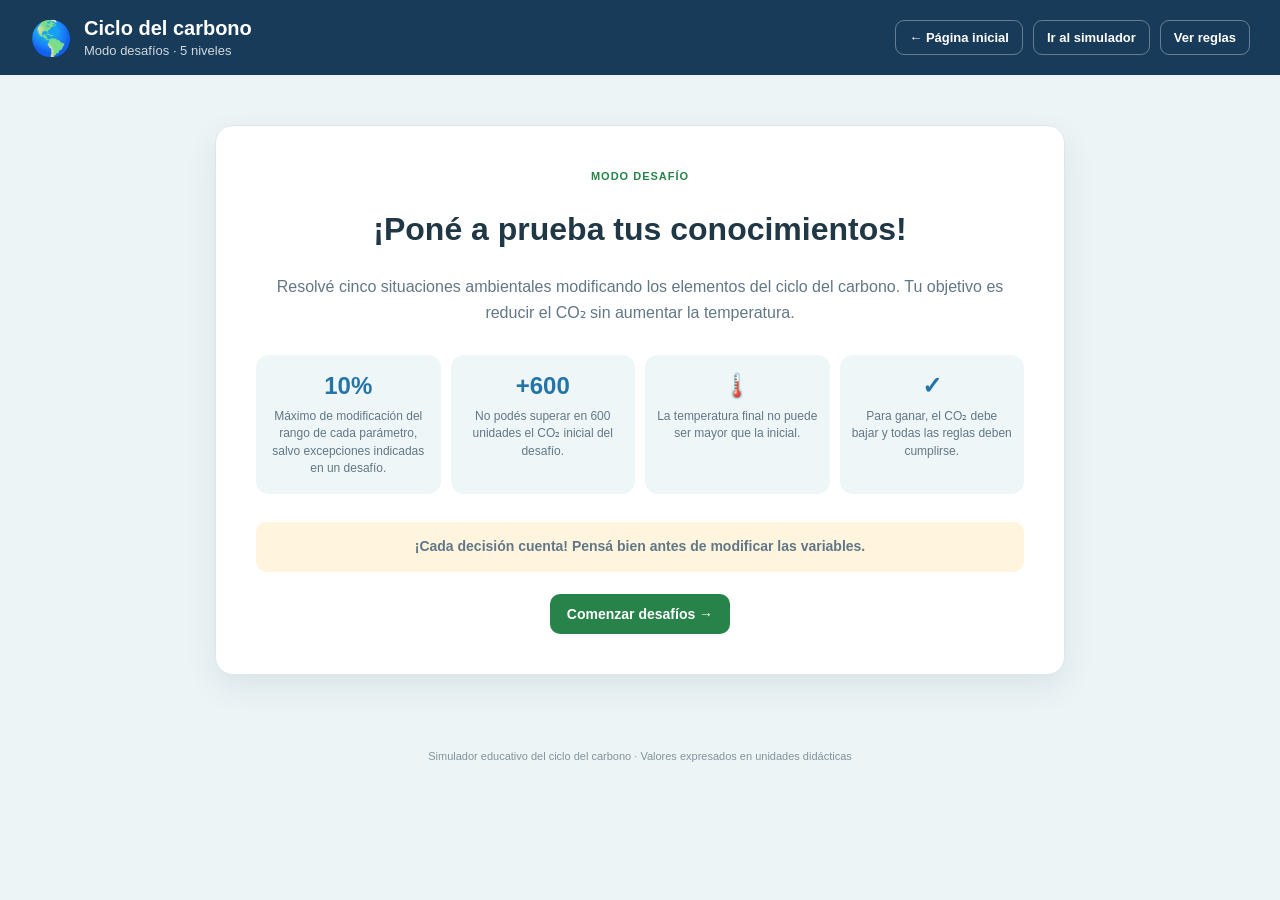
==== desafios.html @ 229a22ad "Add files via upload" ====
<!DOCTYPE html>
<html lang="es">
<head>
  <meta charset="UTF-8">
  <meta name="viewport" content="width=device-width, initial-scale=1.0">
  <title>Ciclo del Carbono | Modo desafíos</title>
  <link rel="stylesheet" href="./CSS.styles/desafios.css">
  <script src="./java/desafios.js" defer></script>
</head>
<body>

<header class="topbar">
  <div class="brand">
    <span class="brand-icon">🌎</span>
    <div>
      <h1>Ciclo del carbono</h1>
      <p>Modo desafíos · 5 niveles</p>
    </div>
  </div>

  
  <nav class="navigation">
    <a href="index.html">← Página inicial</a>
    <a href="simulacion.html">Ir al simulador</a>

    <button id="openRules" class="nav-rules-btn">
      Ver reglas
    </button>
</nav>

</header>

<main class="page-wrap">

  <!-- PANTALLA INICIAL -->
  <section id="introScreen" class="intro-card">
    <div class="eyebrow">MODO DESAFÍO</div>

    <h2>¡Poné a prueba tus conocimientos!</h2>

    <p>
      Resolvé cinco situaciones ambientales modificando
      los elementos del ciclo del carbono.
      Tu objetivo es reducir el CO₂ sin aumentar
      la temperatura.
    </p>

    <div class="rules-grid">
      <article>
        <strong>10%</strong>
        <span>
          Máximo de modificación del rango de cada
          parámetro, salvo excepciones indicadas
          en un desafío.
        </span>
      </article>

      <article>
        <strong>+600</strong>
        <span>
          No podés superar en 600 unidades
          el CO₂ inicial del desafío.
        </span>
      </article>

      <article>
        <strong>🌡️</strong>
        <span>
          La temperatura final no puede ser
          mayor que la inicial.
        </span>
      </article>

      <article>
        <strong>✓</strong>
        <span>
          Para ganar, el CO₂ debe bajar y
          todas las reglas deben cumplirse.
        </span>
      </article>
    </div>

    <p class="challenges-warning">
      ¡Cada decisión cuenta! Pensá bien antes
      de modificar las variables.
    </p>

    <button id="beginGame" class="btn btn-primary">
      Comenzar desafíos →
    </button>
  </section>

  <!-- PANTALLA DE JUEGO -->
  <section id="gameScreen" class="hidden">

    <section class="challenge-heading panel">

      <div class="heading-top">
        <span id="challengeNumber" class="eyebrow">
          DESAFÍO 1 DE 5
        </span>

        <span id="difficulty" class="difficulty">
          Fácil
        </span>
      </div>

      <h2 id="challengeTitle">
        Una ciudad en expansión
      </h2>

      <p id="challengeSituation"></p>

      <div id="specialRule"
           class="special-rule hidden"></div>

      <div class="progress-track">
        <div id="progressBar"
             class="progress-fill"></div>
      </div>

    </section>

    <div class="game-layout">

      <!-- VARIABLES -->
      <section class="panel controls-panel">

        <div class="section-title">
          <div>
            <span class="eyebrow">TUS DECISIONES</span>
            <h3>Modificá las variables</h3>
          </div>

          <button id="resetChallenge"
                  class="btn btn-light btn-small">
            ↺ Reiniciar
          </button>
        </div>

        <p class="muted">
          Mové las barras para modificar el ambiente.
          Los límites indican los valores permitidos.
        </p>

        <!-- BOTÓN ARRIBA -->
        <button id="checkChallenge"
                class="btn btn-primary check-top">
          Comprobar desafío
        </button>

        <!-- ADVERTENCIAS -->
        <div id="ruleAlert"
             class="rule-alert hidden"
             role="alert"
             aria-live="assertive">
        </div>

        <!-- CONTROLES GENERADOS POR JAVASCRIPT -->
        <div id="controls" class="controls-list"></div>

      </section>

      <!-- PAISAJE -->
      <section class="right-column">

        <section class="panel environment-panel">

          <div class="section-title">
            <div>
              <span class="eyebrow">
                ESTADO DEL AMBIENTE
              </span>
              <h3>Equilibrio del ecosistema</h3>
            </div>

            <span class="live-dot">En vivo</span>
          </div>

          <div class="sky challenge-scene"
               id="challengeScene">

            <div class="cloud cloud1">☁️</div>
            <div class="cloud cloud2">☁️</div>

            <!-- ATMÓSFERA -->
            <div class="atmosphere-label">
              <span>ATMÓSFERA</span>

              <strong id="sceneAtmosphereCO2">
                2000
              </strong>

              <small>unidades de CO₂</small>

              <div id="sceneCO2Status"
                   class="co2-status">
                Nivel inicial
              </div>
            </div>

            <!-- FÁBRICA -->
            <button class="scene-item factory"
                    data-info="factory">
              <img src="./Imagenes/Fabrica.png"
                   alt="Fábrica" width="150">
              <span>Fábricas</span>
            </button>

            <!-- CARRETERA Y AUTOS -->
            <div class="road">
              <div class="road-line"></div>

              <button class="scene-item car"
                      data-info="car">
                <img src="./Imagenes/Auto1.png"
                     alt="Auto" width="95">
              </button>

              <button class="scene-item car car2"
                      data-info="car">
                <img src="./Imagenes/Auto2.png"
                     alt="Auto" width="95">
              </button>
            </div>

            <!-- BOSQUE -->
            <button class="scene-item forest"
                    data-info="tree">
              <div class="trees">
                <img src="./Imagenes/Bosque.png"
                     alt="Bosque" width="140">
              </div>
              <span>Bosque</span>
            </button>

            <!-- VIVIENDAS -->
            <button class="scene-item housing"
                    data-info="housing">
              <img src="./Imagenes/Vivienda.png"
                   alt="Viviendas" width="120">
              <span>Viviendas</span>
            </button>

            <!-- ENERGÍA -->
            <button class="scene-item energy"
                    data-info="energy">
              <span class="power-plant">
                <img src="./Imagenes/Energía.png"
                     alt="Energía fósil" width="150">
              </span>
              <span>Energía fósil</span>
            </button>

            <!-- DEFORESTACIÓN -->
            <button class="scene-item deforestation"
                    data-info="deforestation">
              <span class="deforestation-logs">
                <img src="./Imagenes/Deforestacion.png"
                     alt="Deforestación" width="140">
              </span>
              <span>Deforestación</span>
            </button>

            <!-- INCENDIOS -->
            <button class="scene-item fire"
                    data-info="fire">
              <span class="fire-emoji">
                <img src="./Imagenes/Incendios.png"
                     alt="Incendios" width="120">
              </span>
              <span>Incendios</span>
            </button>

            <!-- GANADO -->
            <button class="scene-item cattle"
                    data-info="cattle">
              <img src="./Imagenes/Ganado.png"
                   alt="Ganado" width="65">
              <span>Ganado</span>
            </button>

            <!-- PLAYA -->
            <div class="beach">

              <div class="sand"></div>

              <button class="scene-item dead-whale-beach"
                      data-info="whaleBeach">
                <span class="decomposition-whale">
                  <img src="./Imagenes/Materia playa.png"
                       alt="Materia en descomposición"
                       width="100">
                </span>
                <span>Materia en descomposición</span>
              </button>

              <!-- HUMEDAL -->
              <button class="scene-item wetland"
                      id="challengeWetland"
                      data-info="wetland">
                <img src="./Imagenes/Humedal.png"
                     alt="Humedal"
                     class="custom-landscape-image">
                <span class="image-caption">
                  Humedales / turberas
                </span>
              </button>

              <!-- GLACIAR -->
              <button class="scene-item polar-ice"
                      id="challengePolarIce"
                      data-info="glacier">
                <img src="./Imagenes/Glaciar.png"
                     alt="Glaciar"
                     class="custom-landscape-image">
                <span class="image-caption">
                  Glaciar
                </span>
              </button>

              <!-- OCÉANO -->
              <div class="ocean">

                <button class="scene-item dead-whale-sea"
                        data-info="whaleSea">
                  <span class="decomposition-whale">
                    <img src="./Imagenes/Materia mar.png"
                         alt="Materia en el mar"
                         width="100">
                  </span>
                  <span>Materia en descomposición</span>
                </button>

                <button class="scene-item algae"
                        data-info="algae">
                  <img src="./Imagenes/Algas.png"
                       alt="Algas" width="60">
                  <span>Algas</span>
                </button>

                <button class="scene-item coral"
                        data-info="coral">
                  <img src="./Imagenes/Corales.png"
                       alt="Corales" width="80">
                  <span>Corales</span>
                </button>

                <button class="scene-item snails"
                        data-info="snail">
                  <img src="./Imagenes/Caracoles.png"
                       alt="Caracoles" width="80">
                  <span>Caracoles</span>
                </button>

                <!-- NIVEL DEL MAR -->
                <div class="sea-level">
                  <span>Nivel del mar</span>
                  <strong id="challengeSeaLevel">
                    0,0 cm
                  </strong>
                  <small>modelo didáctico</small>
                </div>

                <!-- VARIABLES DEL OCÉANO -->
                <div class="ocean-stats">

                  <div>
                    <span>CO₂ disuelto</span>
                    <strong id="challengeDissolvedCO2">
                      0
                    </strong>
                  </div>

                  <div id="challengeOceanPHCard">
                    <span>pH</span>
                    <strong id="challengeOceanPH">
                      8.2
                    </strong>
                  </div>

                  <div>
                    <span>O₂</span>
                    <strong id="challengeOceanOxygen">
                      21%
                    </strong>
                  </div>

                </div>

              </div>
            </div>
          </div>

          <!-- INDICADORES -->
          <div class="metrics-grid">

            <article class="metric metric-co2">
              <span>CO₂ atmosférico</span>
              <strong id="co2Value">2000</strong>
              <small>unidades</small>
            </article>

            <article class="metric">
              <span>Temperatura</span>
              <strong id="temperatureValue">
                +0,50 °C
              </strong>
              <small>variación del modelo</small>
            </article>

            <article class="metric">
              <span>CO₂ emitido</span>
              <strong id="emittedValue">0</strong>
              <small>unidades</small>
            </article>

            <article class="metric">
              <span>CO₂ absorbido</span>
              <strong id="absorbedValue">0</strong>
              <small>unidades</small>
            </article>

          </div>

          <div id="statusMessage"
               class="status-message"
               aria-live="polite">
            Ajustá las variables para mejorar el equilibrio.
          </div>

        </section>
      </section>
    </div>
  </section>

  <!-- RESULTADO -->
  <section id="resultScreen"
           class="result-card hidden"
           aria-live="polite">

    <div id="resultIcon" class="result-icon">✓</div>

    <div class="eyebrow">
      RESULTADO DEL DESAFÍO
    </div>

    <h2 id="resultTitle">
      ¡Desafío superado!
    </h2>

    <p id="resultText"></p>

    <div class="result-stats">
      <span>
        CO₂ final
        <strong id="resultCO2">0</strong>
      </span>

      <span>
        Temperatura final
        <strong id="resultTemperature">0</strong>
      </span>
    </div>

    <!-- SOLUCIONES SOLO DESPUÉS DE PERDER -->
    <section id="failureSolutions"
             class="failure-solutions hidden">

      <h3>Probá las cuatro soluciones</h3>

      <p>
        Elegí una alternativa para conocer
        sus modificaciones y observar cómo cambia
        el paisaje.
      </p>

      <div id="solutionChoices"
           class="solution-choices"></div>

      <div id="solutionDetail"
           class="solution-detail"
           aria-live="polite">
        Seleccioná una solución.
      </div>

      <div id="previewSceneHost"
           class="preview-scene-host"></div>

    </section>

    <div class="result-actions">
      <button id="retryButton" class="btn btn-light">
        Reintentar
      </button>

      <button id="continueButton"
              class="btn btn-primary">
        Siguiente desafío →
      </button>
    </div>

  </section>

  <!-- FINAL -->
  <section id="finalScreen"
           class="result-card hidden">

    <div class="result-icon">🏆</div>

    <div class="eyebrow">MISIÓN CUMPLIDA</div>

    <h2>¡Completaste los cinco desafíos!</h2>

    <p>
      Demostraste cómo las decisiones sobre
      la industria, el transporte y los
      ecosistemas pueden modificar el equilibrio
      del ciclo del carbono.
    </p>

    <div class="result-actions">
      <button id="playAgain" class="btn btn-primary">
        Volver a jugar
      </button>

      <a href="index.html" class="btn btn-light">
        Página inicial
      </a>

      <a href="simulacion.html" class="btn btn-light">
        Simulador
      </a>
    </div>
  </section>

</main>

<!-- VENTANA DE REGLAS -->
<div id="rulesModal" class="rules-modal hidden">

  <div class="rules-modal-content"
       role="dialog"
       aria-modal="true"
       aria-labelledby="rulesModalTitle">

    <h2 id="rulesModalTitle">Reglas de los desafíos</h2>

     <p>
      Resolvé cinco situaciones ambientales modificando
      los elementos del ciclo del carbono.
      Tu objetivo es reducir el CO₂ sin aumentar
      la temperatura.
    </p>

    <div class="rules-grid">
      <article>
        <strong>10%</strong>
        <span>
          Máximo de modificación del rango de cada
          parámetro, salvo excepciones indicadas
          en un desafío.
        </span>
      </article>

      <article>
        <strong>+600</strong>
        <span>
          No podés superar en 600 unidades
          el CO₂ inicial del desafío.
        </span>
      </article>

      <article>
        <strong>🌡️</strong>
        <span>
          La temperatura final no puede ser
          mayor que la inicial.
        </span>
      </article>

      <article>
        <strong>✓</strong>
        <span>
          Para ganar, el CO₂ debe bajar y
          todas las reglas deben cumplirse.
        </span>
      </article>
    </div>

    <p class="challenges-warning">
      ¡Cada decisión cuenta! Pensá bien antes
      de modificar las variables.
    </p>

    <button id="closeRules" class="btn btn-primary">
      Cerrar y continuar
    </button>

  </div>
</div>

<footer>
  Simulador educativo del ciclo del carbono ·
  Valores expresados en unidades didácticas
</footer>

</body>
</html>
---- CSS.styles/desafios.css ----
:root {
  --navy: #173b59;
  --blue: #2475a7;
  --green: #27834a;
  --ink: #203746;
  --muted: #627786;
  --paper: #ffffff;
  --bg: #edf4f6;
  --line: #dce7eb;
  --soft: #eef6f8;
  --shadow: 0 12px 32px rgba(27,61,79,.09);
}

* {
  box-sizing: border-box;
}

body {
  margin: 0;
  background: var(--bg);
  color: var(--ink);
  font-family: Arial, Helvetica, sans-serif;
}

button, input {
  font: inherit;
}

.hidden {
  display: none !important;
}

/* ENCABEZADO */

.topbar {
  display: flex;
  align-items: center;
  justify-content: space-between;
  gap: 20px;
  padding: 17px 30px;
  background: var(--navy);
  color: white;
}

.brand {
  display: flex;
  align-items: center;
  gap: 12px;
}

.brand-icon {
  font-size: 34px;
}

.brand h1 {
  font-size: 20px;
  margin: 0;
}

.brand p {
  margin: 3px 0 0;
  font-size: 13px;
  opacity: .8;
}

.navigation {
  display: flex;
  flex-wrap: wrap;
  gap: 10px;
}

.navigation a {
  color: white;
  text-decoration: none;
  border: 1px solid #ffffff55;
  border-radius: 9px;
  padding: 9px 13px;
  font-size: 13px;
  font-weight: 700;
}

/* CONTENEDORES */

.page-wrap {
  max-width: 1400px;
  margin: 25px auto;
  padding: 0 20px;
}

.panel,
.intro-card,
.result-card {
  background: var(--paper);
  border: 1px solid var(--line);
  border-radius: 18px;
  box-shadow: var(--shadow);
}

.intro-card {
  max-width: 850px;
  margin: 50px auto;
  padding: 40px;
  text-align: center;
}

.intro-card h2 {
  font-size: 32px;
}

.intro-card > p {
  line-height: 1.65;
  color: var(--muted);
}

.eyebrow {
  display: inline-block;
  color: var(--green);
  font-weight: 800;
  letter-spacing: .09em;
  font-size: 11px;
}

.rules-grid {
  display: grid;
  grid-template-columns: repeat(4, 1fr);
  gap: 10px;
  margin: 28px 0;
}

.rules-grid article {
  background: var(--soft);
  border-radius: 13px;
  padding: 17px 12px;
  display: flex;
  flex-direction: column;
  gap: 8px;
}

.rules-grid strong {
  font-size: 24px;
  color: var(--blue);
}

.rules-grid span {
  font-size: 12px;
  line-height: 1.45;
  color: var(--muted);
}

.challenges-warning {
  margin: 22px 0;
  padding: 13px;
  border-radius: 10px;
  background: #fff5df;
  color: #956317;
  font-weight: 700;
  font-size: 14px;
}

/* BOTONES */

.btn {
  border: 0;
  border-radius: 10px;
  padding: 12px 17px;
  font-weight: 800;
  cursor: pointer;
  text-decoration: none;
  display: inline-flex;
  align-items: center;
  justify-content: center;
  font-size: 14px;
}

.btn:hover {
  filter: brightness(.95);
}

.btn-primary {
  background: var(--green);
  color: white;
}

.btn-light {
  background: #edf4f6;
  color: var(--navy);
  border: 1px solid var(--line);
}

.btn-small {
  padding: 8px 11px;
  font-size: 12px;
}

/* INFORMACIÓN DEL DESAFÍO */

.challenge-heading {
  padding: 23px 27px;
  margin-bottom: 18px;
}

.heading-top,
.section-title {
  display: flex;
  justify-content: space-between;
  align-items: center;
  gap: 12px;
}

.challenge-heading h2 {
  font-size: 26px;
  margin: 10px 0;
}

.challenge-heading p {
  color: var(--muted);
  line-height: 1.55;
}

.difficulty {
  font-size: 12px;
  font-weight: 800;
  background: #fff4d9;
  color: #8a6412;
  padding: 7px 11px;
  border-radius: 30px;
}

.special-rule {
  margin-top: 12px;
  padding: 10px 13px;
  border-radius: 9px;
  background: #fff5df;
  color: #765616;
  font-size: 13px;
}

.progress-track {
  height: 6px;
  border-radius: 8px;
  background: #e9eff1;
  margin-top: 20px;
  overflow: hidden;
}

.progress-fill {
  height: 100%;
  width: 20%;
  background: var(--green);
  transition: width .3s;
}

/* DISTRIBUCIÓN */

.game-layout {
  display: grid;
  grid-template-columns: 330px minmax(0, 1fr);
  gap: 18px;
  align-items: start;
}

.controls-panel,
.environment-panel {
  padding: 20px;
  min-width: 0;
}

.section-title h3 {
  font-size: 19px;
  margin: 5px 0 0;
}

.muted {
  color: var(--muted);
  font-size: 12px;
  line-height: 1.5;
}

.controls-list {
  display: grid;
  gap: 13px;
  margin-top: 18px;
}

.control-row {
  padding: 11px 12px;
  border: 1px solid var(--line);
  border-radius: 11px;
}

.control-label {
  display: flex;
  align-items: center;
  justify-content: space-between;
  gap: 8px;
  font-size: 13px;
  font-weight: 700;
}

.control-label output {
  background: var(--soft);
  padding: 4px 8px;
  border-radius: 7px;
  min-width: 32px;
  text-align: center;
}

.control-row input[type="range"] {
  width: 100%;
  margin: 10px 0 3px;
  accent-color: var(--green);
  cursor: pointer;
}

.range-hint {
  display: flex;
  justify-content: space-between;
  font-size: 10px;
  color: #80919b;
}

/* BOTÓN COMPROBAR ARRIBA */

.check-top {
  display: block;
  width: 100%;
  margin: 12px 0 8px;
  position: sticky;
  top: 8px;
  z-index: 45;
  box-shadow: 0 5px 15px #0002;
}

/* ADVERTENCIAS */

.rule-alert {
  position: sticky;
  top: 65px;
  z-index: 50;
  background: #fff0e8;
  color: #9a2b17;
  border: 2px solid #d44b30;
  border-radius: 12px;
  padding: 14px;
  margin: 10px 0;
  font-weight: 750;
  font-size: 13px;
  line-height: 1.5;
  box-shadow: 0 5px 18px #8a1d1225;
}

.live-dot {
  font-size: 11px;
  color: var(--green);
  font-weight: 800;
}

.live-dot::before {
  content: "";
  display: inline-block;
  width: 7px;
  height: 7px;
  border-radius: 50%;
  background: #36a65b;
  margin-right: 6px;
}

/* PAISAJE ORIGINAL */

.challenge-scene {
  --heat: 0;
  position: relative;
  width: 100%;
  height: 690px;
  min-width: 650px;
  overflow: hidden;
  border-radius: 18px;
  margin: 17px 0;
  background: linear-gradient(
    to bottom,
    #82d7fa 0%,
    #c9efff 47%,
    #f5e8bd 47%,
    #f5e8bd 100%
  );
  box-shadow: 0 5px 20px #0002;
}

.challenge-scene::after {
  content: "";
  position: absolute;
  inset: 0;
  background: rgba(255,105,70,var(--heat));
  pointer-events: none;
  z-index: 30;
}

.challenge-scene .cloud {
  position: absolute;
  font-size: 44px;
  opacity: .8;
  z-index: 1;
}

.cloud1 {
  left: 5%;
  top: 35px;
}

.cloud2 {
  right: 5%;
  top: 80px;
}

/* ATMÓSFERA */

.atmosphere-label {
  position: absolute;
  z-index: 10;
  top: 22px;
  left: 50%;
  transform: translateX(-50%);
  min-width: 220px;
  text-align: center;
  background: #ffffffeb;
  padding: 12px 18px;
  border-radius: 14px;
  box-shadow: 0 4px 15px #0002;
}

.atmosphere-label span,
.atmosphere-label small,
.atmosphere-label strong {
  display: block;
}

.atmosphere-label strong {
  font-size: 28px;
  margin: 3px 0;
}

.co2-status {
  font-size: 12px;
  font-weight: 700;
  color: #25753c;
}

.co2-status.warning {
  color: #b36a00;
}

.co2-status.danger {
  color: #c62828;
}

/* ELEMENTOS CON IMÁGENES */

.scene-item {
  position: absolute;
  z-index: 5;
  border: 0;
  background: transparent;
  padding: 0;
  text-align: center;
  transition: opacity .5s, transform .5s;
  cursor: default;
}

.scene-item img {
  display: block;
  max-width: none;
}

.scene-item > span:last-child {
  display: block;
  position: absolute;
  left: calc(50% + var(--label-x, 0px));
  top: calc(100% + var(--label-y, 0px));
  transform: translateX(-50%);
  width: max-content;
  max-width: 135px;
  font-size: 13px;
  font-weight: 700;
  color: #294656;
}

.factory > span:last-child,
.forest > span:last-child,
.energy > span:last-child,
.housing > span:last-child,
.cattle > span:last-child {
  top: auto;
  bottom: calc(100% + var(--label-y, 0px));
}

.scene-item.dead {
  opacity: 0 !important;
  visibility: hidden;
  pointer-events: none;
}

/* POSICIONES TERRESTRES */

.factory {
  left: 3%;
  top: 190px;
  --label-x: -20px;
  --label-y: -15px;
}

.forest {
  left: 20%;
  top: 240px;
  --label-x: -10px;
  --label-y: -10px;
}

.housing {
  left: 69%;
  top: 255px;
  --label-x: -10px;
  --label-y: 1px;
}

.energy {
  left: 50%;
  top: 240px;
  --label-x: -10px;
  --label-y: 25px;
}

.cattle {
  right: 8%;
  top: 280px;
  --label-x: -10px;
  --label-y: 1px;
}

.deforestation {
  left: 27%;
  top: 285px;
  --label-x: -10px;
  --label-y: 5px;
}

/* CARRETERA */

.road {
  position: absolute;
  z-index: 3;
  left: 0;
  right: 0;
  top: 330px;
  height: 90px;
  background: #48535a;
}

.road-line {
  position: absolute;
  top: 42px;
  left: 0;
  right: 0;
  border-top: 5px dashed #f7dd69;
}

.car {
  top: 2px;
  left: 35%;
}

.car2 {
  top: 40px;
  left: 49%;
}

/* DEFORESTACIÓN */

.deforestation-logs {
  display: flex;
  align-items: center;
  justify-content: center;
  opacity: 0;
  transform: translateY(8px) scale(.8);
  transition: opacity .45s, transform .45s;
}

.deforestation.logs-visible .deforestation-logs {
  opacity: 1;
  transform: translateY(0) scale(1);
}

.deforestation:not(.logs-visible) {
  visibility: hidden;
  opacity: 0;
}

/* INCENDIOS */

.fire {
  right: 30%;
  top: 255px;
  width: 120px;
  opacity: 0;
  z-index: 7;
  visibility: hidden;
}

.fire.fire-active {
  visibility: visible;
  opacity: 1;
  animation: firePulse .9s ease-in-out infinite alternate;
}

@keyframes firePulse {
  from {
    filter: brightness(.95);
  }
  to {
    filter: brightness(1.25);
  }
}

/* PLAYA */

.beach {
  position: absolute;
  left: 0;
  right: 0;
  bottom: 0;
  height: 300px;
  z-index: 1;
}

.sand {
  position: absolute;
  left: 0;
  right: 0;
  top: 0;
  height: 65px;
  background: #f0d89a;
}

.dead-whale-beach {
  left: 2%;
  top: 30px;
}

/* HUMEDAL */

.wetland {
  left: 45%;
  top: 35px;
  width: 150px;
  height: 100px;
  z-index: 8;
}

.custom-landscape-image {
  display: block;
  width: 100%;
  height: 100%;
  object-fit: contain;
  filter: drop-shadow(0 5px 5px #0002);
}

.image-caption {
  display: block;
  margin-top: 2px;
  color: #294656;
  font-size: 13px;
  font-weight: 700;
}

/* GLACIAR */

.polar-ice {
  --melt: 0;
  right: 7%;
  top: 18px;
  width: 185px;
  height: 115px;
  z-index: 12;
  transform: scale(calc(1 - var(--melt) * .48));
  transform-origin: center bottom;
  transition: transform .7s ease;
}

/* OCÉANO */

.ocean {
  position: absolute;
  left: 0;
  right: 0;
  bottom: 0;
  height: 235px;
  overflow: hidden;
  background: linear-gradient(
    to bottom,
    #4bb8d4,
    #167ba3
  );
}

.dead-whale-sea {
  left: 13%;
  bottom: 48px;
}

.algae {
  left: 30%;
  bottom: 42px;
  z-index: 8;
  --label-x: -10px;
  --label-y: 5px;
}

.coral {
  left: 35%;
  bottom: 40px;
  z-index: 8;
  --label-x: 15px;
  --label-y: -15px;
}

.snails {
  left: 42%;
  bottom: 40px;
  z-index: 8;
  --label-x: 20px;
  --label-y: 5px;
}

/* INDICADORES DEL OCÉANO */

.sea-level {
  position: absolute;
  left: 14px;
  bottom: 14px;
  z-index: 20;
  min-width: 105px;
  padding: 6px 9px;
  border-radius: 9px;
  background: #0005;
  color: white;
  text-align: center;
  font-size: 10px;
}

.sea-level span,
.sea-level strong,
.sea-level small {
  display: block;
}

.sea-level strong {
  font-size: 15px;
  margin-top: 2px;
}

.ocean-stats {
  position: absolute;
  right: 15px;
  bottom: 12px;
  display: flex;
  gap: 8px;
  z-index: 10;
}

.ocean-stats div {
  min-width: 70px;
  padding: 7px;
  border-radius: 8px;
  background: #ffffffdf;
  text-align: center;
  font-size: 10px;
}

.ocean-stats span,
.ocean-stats strong {
  display: block;
}

.ocean-stats strong {
  font-size: 15px;
}

/* MÉTRICAS */

.metrics-grid {
  display: grid;
  grid-template-columns: repeat(4, 1fr);
  gap: 9px;
}

.metric {
  background: var(--soft);
  border-radius: 11px;
  padding: 13px 11px;
  display: flex;
  flex-direction: column;
  gap: 5px;
  min-width: 0;
}

.metric span {
  font-size: 11px;
  color: var(--muted);
}

.metric strong {
  font-size: 21px;
}

.metric small {
  font-size: 10px;
  color: #82939c;
}

.metric-co2 {
  background: #eaf5ed;
}

.metric-co2 strong {
  color: var(--green);
}

.status-message {
  margin-top: 13px;
  padding: 11px 13px;
  background: #f3f7f8;
  border-radius: 10px;
  font-size: 12px;
  line-height: 1.45;
}

.status-message.good {
  background: #eaf6ed;
  color: #28613a;
}

.status-message.bad {
  background: #fff0ed;
  color: #9b3d2d;
}

/* RESULTADOS */

.result-card {
  max-width: 650px;
  margin: 55px auto;
  padding: 38px;
  text-align: center;
}

.result-card.failed {
  max-width: 1100px;
}

.result-icon {
  font-size: 50px;
  margin-bottom: 10px;
}

.result-card h2 {
  font-size: 30px;
}

.result-card p {
  color: var(--muted);
  line-height: 1.6;
}

.result-stats {
  display: flex;
  justify-content: center;
  gap: 12px;
  margin: 24px 0;
}

.result-stats span {
  padding: 13px 20px;
  background: var(--soft);
  border-radius: 11px;
  font-size: 12px;
}

.result-stats strong {
  display: block;
  font-size: 20px;
  margin-top: 5px;
}

.result-actions {
  display: flex;
  gap: 10px;
  justify-content: center;
  flex-wrap: wrap;
}

/* SOLUCIONES TRAS PERDER */

.failure-solutions {
  text-align: left;
  margin: 22px 0;
  background: #f4f8fa;
  border: 1px solid var(--line);
  padding: 18px;
  border-radius: 13px;
}

.failure-solutions h3 {
  margin: 0 0 7px;
}

.solution-choices {
  display: grid;
  grid-template-columns: repeat(4, 1fr);
  gap: 9px;
}

.solution-choices button {
  padding: 12px;
  border: 1px solid #adc4cd;
  border-radius: 9px;
  background: white;
  color: var(--navy);
  cursor: pointer;
  font-weight: 800;
}

.solution-choices button.active {
  background: var(--green);
  color: white;
  border-color: var(--green);
}

.solution-detail {
  background: white;
  border-radius: 10px;
  padding: 15px;
  margin-top: 12px;
  font-size: 14px;
  line-height: 1.5;
}

.solution-detail ul {
  padding-left: 20px;
}

.preview-scene-host .environment-panel {
  text-align: left;
  margin-top: 14px;
  padding: 12px;
  box-shadow: none;
}

/* PIE DE PÁGINA */

footer {
  text-align: center;
  color: #82939c;
  font-size: 11px;
  padding: 25px;
}

/* RESPONSIVE */

@media (max-width: 1100px) {
  .game-layout {
    grid-template-columns: 1fr;
  }

  .controls-list {
    grid-template-columns: repeat(2, 1fr);
  }

  .environment-panel {
    overflow-x: auto;
  }
}

@media (max-width: 650px) {
  .topbar {
    flex-direction: column;
    align-items: flex-start;
  }

  .page-wrap {
    padding: 0 10px;
  }

  .intro-card,
  .result-card {
    padding: 20px;
  }

  .rules-grid,
  .controls-list,
  .metrics-grid,
  .solution-choices {
    grid-template-columns: repeat(2, 1fr);
  }

  .challenge-heading,
  .controls-panel,
  .environment-panel {
    padding: 16px;
  }

  .result-stats {
    flex-wrap: wrap;
  }

  .challenge-scene {
    min-width: 650px;
  }

  .preview-scene-host {
    overflow-x: auto;
  }
}


/* BOTÓN VER REGLAS EN NAVEGACIÓN */

.nav-rules-btn {
  color: white;
  background: transparent;
  border: 1px solid rgba(255,255,255,.35);
  border-radius: 9px;
  padding: 9px 13px;
  font-size: 13px;
  font-weight: 700;
  cursor: pointer;
}

.nav-rules-btn:hover {
  background: rgba(255,255,255,.12);
}

/* VENTANA DE REGLAS */

.rules-modal {
  position: fixed;
  inset: 0;
  background: rgba(10,30,45,.7);
  display: flex;
  justify-content: center;
  align-items: center;
  padding: 20px;
  z-index: 1000;
}

.rules-modal-content {
  width: 100%;
  max-width: 560px;
  max-height: 90vh;
  overflow-y: auto;
  background: white;
  border-radius: 18px;
  padding: 30px;
  box-shadow: 0 15px 50px rgba(0,0,0,.25);
}

.rules-modal-content h2 {
  margin: 0 0 20px;
  color: #173b59;
  font-size: 25px;
}

.rules-modal-list p {
  padding: 13px;
  background: #eef6f8;
  border-radius: 10px;
  margin-bottom: 12px;
}

.rules-modal-list strong {
  display: block;
  color: #2475a7;
  font-size: 14px;
  margin-bottom: 7px;
}

.rules-modal-list span {
  display: block;
  font-size: 13px;
  line-height: 1.6;
  color: #526878;
}

.rules-modal-content .btn {
  margin-top: 15px;
  width: 100%;
}
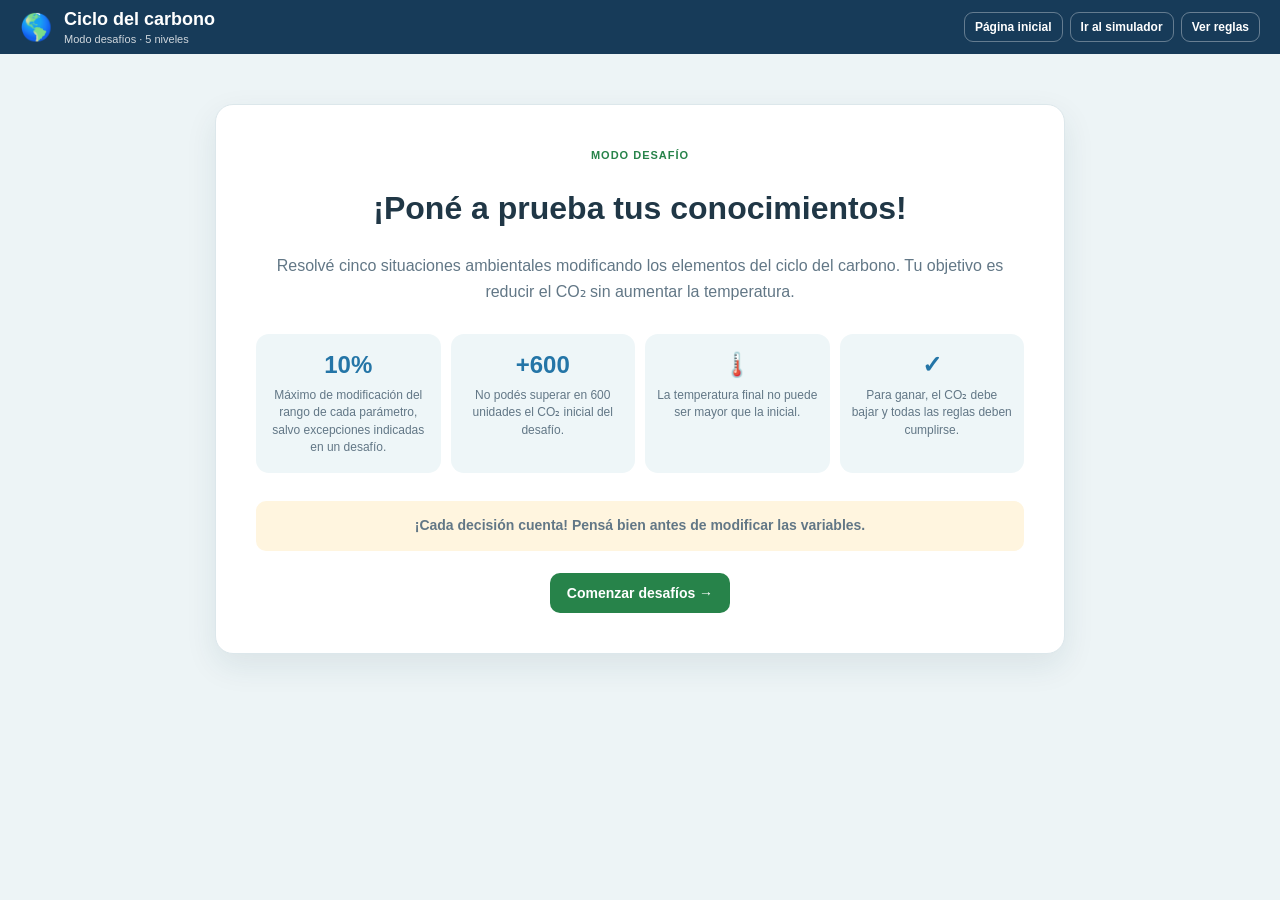
==== commit f97bc0d7: "Add files via upload" ====
--- a/desafios.html
+++ b/desafios.html
@@ -1,610 +1,606 @@
-
-<!DOCTYPE html>
-<html lang="es">
-<head>
-  <meta charset="UTF-8">
-  <meta name="viewport" content="width=device-width, initial-scale=1.0">
-  <title>Ciclo del Carbono | Modo desafíos</title>
-  <link rel="stylesheet" href="./CSS.styles/desafios.css">
-  <script src="./java/desafios.js" defer></script>
-</head>
-<body>
-
-<header class="topbar">
-  <div class="brand">
-    <span class="brand-icon">🌎</span>
-    <div>
-      <h1>Ciclo del carbono</h1>
-      <p>Modo desafíos · 5 niveles</p>
-    </div>
-  </div>
-
-  
-  <nav class="navigation">
-    <a href="index.html">← Página inicial</a>
-    <a href="simulacion.html">Ir al simulador</a>
-
-    <button id="openRules" class="nav-rules-btn">
-      Ver reglas
-    </button>
-</nav>
-
-</header>
-
-<main class="page-wrap">
-
-  <!-- PANTALLA INICIAL -->
-  <section id="introScreen" class="intro-card">
-    <div class="eyebrow">MODO DESAFÍO</div>
-
-    <h2>¡Poné a prueba tus conocimientos!</h2>
-
-    <p>
-      Resolvé cinco situaciones ambientales modificando
-      los elementos del ciclo del carbono.
-      Tu objetivo es reducir el CO₂ sin aumentar
-      la temperatura.
-    </p>
-
-    <div class="rules-grid">
-      <article>
-        <strong>10%</strong>
-        <span>
-          Máximo de modificación del rango de cada
-          parámetro, salvo excepciones indicadas
-          en un desafío.
-        </span>
-      </article>
-
-      <article>
-        <strong>+600</strong>
-        <span>
-          No podés superar en 600 unidades
-          el CO₂ inicial del desafío.
-        </span>
-      </article>
-
-      <article>
-        <strong>🌡️</strong>
-        <span>
-          La temperatura final no puede ser
-          mayor que la inicial.
-        </span>
-      </article>
-
-      <article>
-        <strong>✓</strong>
-        <span>
-          Para ganar, el CO₂ debe bajar y
-          todas las reglas deben cumplirse.
-        </span>
-      </article>
-    </div>
-
-    <p class="challenges-warning">
-      ¡Cada decisión cuenta! Pensá bien antes
-      de modificar las variables.
-    </p>
-
-    <button id="beginGame" class="btn btn-primary">
-      Comenzar desafíos →
-    </button>
-  </section>
-
-  <!-- PANTALLA DE JUEGO -->
-  <section id="gameScreen" class="hidden">
-
-    <section class="challenge-heading panel">
-
-      <div class="heading-top">
-        <span id="challengeNumber" class="eyebrow">
-          DESAFÍO 1 DE 5
-        </span>
-
-        <span id="difficulty" class="difficulty">
-          Fácil
-        </span>
-      </div>
-
-      <h2 id="challengeTitle">
-        Una ciudad en expansión
-      </h2>
-
-      <p id="challengeSituation"></p>
-
-      <div id="specialRule"
-           class="special-rule hidden"></div>
-
-      <div class="progress-track">
-        <div id="progressBar"
-             class="progress-fill"></div>
-      </div>
-
-    </section>
-
-    <div class="game-layout">
-
-      <!-- VARIABLES -->
-      <section class="panel controls-panel">
-
-        <div class="section-title">
-          <div>
-            <span class="eyebrow">TUS DECISIONES</span>
-            <h3>Modificá las variables</h3>
-          </div>
-
-          <button id="resetChallenge"
-                  class="btn btn-light btn-small">
-            ↺ Reiniciar
-          </button>
-        </div>
-
-        <p class="muted">
-          Mové las barras para modificar el ambiente.
-          Los límites indican los valores permitidos.
-        </p>
-
-        <!-- BOTÓN ARRIBA -->
-        <button id="checkChallenge"
-                class="btn btn-primary check-top">
-          Comprobar desafío
-        </button>
-
-        <!-- ADVERTENCIAS -->
-        <div id="ruleAlert"
-             class="rule-alert hidden"
-             role="alert"
-             aria-live="assertive">
-        </div>
-
-        <!-- CONTROLES GENERADOS POR JAVASCRIPT -->
-        <div id="controls" class="controls-list"></div>
-
-      </section>
-
-      <!-- PAISAJE -->
-      <section class="right-column">
-
-        <section class="panel environment-panel">
-
-          <div class="section-title">
-            <div>
-              <span class="eyebrow">
-                ESTADO DEL AMBIENTE
-              </span>
-              <h3>Equilibrio del ecosistema</h3>
-            </div>
-
-            <span class="live-dot">En vivo</span>
-          </div>
-
-          <div class="sky challenge-scene"
-               id="challengeScene">
-
-            <div class="cloud cloud1">☁️</div>
-            <div class="cloud cloud2">☁️</div>
-
-            <!-- ATMÓSFERA -->
-            <div class="atmosphere-label">
-              <span>ATMÓSFERA</span>
-
-              <strong id="sceneAtmosphereCO2">
-                2000
-              </strong>
-
-              <small>unidades de CO₂</small>
-
-              <div id="sceneCO2Status"
-                   class="co2-status">
-                Nivel inicial
-              </div>
-            </div>
-
-            <!-- FÁBRICA -->
-            <button class="scene-item factory"
-                    data-info="factory">
-              <img src="./Imagenes/Fabrica.png"
-                   alt="Fábrica" width="150">
-              <span>Fábricas</span>
-            </button>
-
-            <!-- CARRETERA Y AUTOS -->
-            <div class="road">
-              <div class="road-line"></div>
-
-              <button class="scene-item car"
-                      data-info="car">
-                <img src="./Imagenes/Auto1.png"
-                     alt="Auto" width="95">
-              </button>
-
-              <button class="scene-item car car2"
-                      data-info="car">
-                <img src="./Imagenes/Auto2.png"
-                     alt="Auto" width="95">
-              </button>
-            </div>
-
-            <!-- BOSQUE -->
-            <button class="scene-item forest"
-                    data-info="tree">
-              <div class="trees">
-                <img src="./Imagenes/Bosque.png"
-                     alt="Bosque" width="140">
-              </div>
-              <span>Bosque</span>
-            </button>
-
-            <!-- VIVIENDAS -->
-            <button class="scene-item housing"
-                    data-info="housing">
-              <img src="./Imagenes/Vivienda.png"
-                   alt="Viviendas" width="120">
-              <span>Viviendas</span>
-            </button>
-
-            <!-- ENERGÍA -->
-            <button class="scene-item energy"
-                    data-info="energy">
-              <span class="power-plant">
-                <img src="./Imagenes/Energía.png"
-                     alt="Energía fósil" width="150">
-              </span>
-              <span>Energía fósil</span>
-            </button>
-
-            <!-- DEFORESTACIÓN -->
-            <button class="scene-item deforestation"
-                    data-info="deforestation">
-              <span class="deforestation-logs">
-                <img src="./Imagenes/Deforestacion.png"
-                     alt="Deforestación" width="140">
-              </span>
-              <span>Deforestación</span>
-            </button>
-
-            <!-- INCENDIOS -->
-            <button class="scene-item fire"
-                    data-info="fire">
-              <span class="fire-emoji">
-                <img src="./Imagenes/Incendios.png"
-                     alt="Incendios" width="120">
-              </span>
-              <span>Incendios</span>
-            </button>
-
-            <!-- GANADO -->
-            <button class="scene-item cattle"
-                    data-info="cattle">
-              <img src="./Imagenes/Ganado.png"
-                   alt="Ganado" width="65">
-              <span>Ganado</span>
-            </button>
-
-            <!-- PLAYA -->
-            <div class="beach">
-
-              <div class="sand"></div>
-
-              <button class="scene-item dead-whale-beach"
-                      data-info="whaleBeach">
-                <span class="decomposition-whale">
-                  <img src="./Imagenes/Materia playa.png"
-                       alt="Materia en descomposición"
-                       width="100">
-                </span>
-                <span>Materia en descomposición</span>
-              </button>
-
-              <!-- HUMEDAL -->
-              <button class="scene-item wetland"
-                      id="challengeWetland"
-                      data-info="wetland">
-                <img src="./Imagenes/Humedal.png"
-                     alt="Humedal"
-                     class="custom-landscape-image">
-                <span class="image-caption">
-                  Humedales / turberas
-                </span>
-              </button>
-
-              <!-- GLACIAR -->
-              <button class="scene-item polar-ice"
-                      id="challengePolarIce"
-                      data-info="glacier">
-                <img src="./Imagenes/Glaciar.png"
-                     alt="Glaciar"
-                     class="custom-landscape-image">
-                <span class="image-caption">
-                  Glaciar
-                </span>
-              </button>
-
-              <!-- OCÉANO -->
-              <div class="ocean">
-
-                <button class="scene-item dead-whale-sea"
-                        data-info="whaleSea">
-                  <span class="decomposition-whale">
-                    <img src="./Imagenes/Materia mar.png"
-                         alt="Materia en el mar"
-                         width="100">
-                  </span>
-                  <span>Materia en descomposición</span>
-                </button>
-
-                <button class="scene-item algae"
-                        data-info="algae">
-                  <img src="./Imagenes/Algas.png"
-                       alt="Algas" width="60">
-                  <span>Algas</span>
-                </button>
-
-                <button class="scene-item coral"
-                        data-info="coral">
-                  <img src="./Imagenes/Corales.png"
-                       alt="Corales" width="80">
-                  <span>Corales</span>
-                </button>
-
-                <button class="scene-item snails"
-                        data-info="snail">
-                  <img src="./Imagenes/Caracoles.png"
-                       alt="Caracoles" width="80">
-                  <span>Caracoles</span>
-                </button>
-
-                <!-- NIVEL DEL MAR -->
-                <div class="sea-level">
-                  <span>Nivel del mar</span>
-                  <strong id="challengeSeaLevel">
-                    0,0 cm
-                  </strong>
-                  <small>modelo didáctico</small>
-                </div>
-
-                <!-- VARIABLES DEL OCÉANO -->
-                <div class="ocean-stats">
-
-                  <div>
-                    <span>CO₂ disuelto</span>
-                    <strong id="challengeDissolvedCO2">
-                      0
-                    </strong>
-                  </div>
-
-                  <div id="challengeOceanPHCard">
-                    <span>pH</span>
-                    <strong id="challengeOceanPH">
-                      8.2
-                    </strong>
-                  </div>
-
-                  <div>
-                    <span>O₂</span>
-                    <strong id="challengeOceanOxygen">
-                      21%
-                    </strong>
-                  </div>
-
-                </div>
-
-              </div>
-            </div>
-          </div>
-
-          <!-- INDICADORES -->
-          <div class="metrics-grid">
-
-            <article class="metric metric-co2">
-              <span>CO₂ atmosférico</span>
-              <strong id="co2Value">2000</strong>
-              <small>unidades</small>
-            </article>
-
-            <article class="metric">
-              <span>Temperatura</span>
-              <strong id="temperatureValue">
-                +0,50 °C
-              </strong>
-              <small>variación del modelo</small>
-            </article>
-
-            <article class="metric">
-              <span>CO₂ emitido</span>
-              <strong id="emittedValue">0</strong>
-              <small>unidades</small>
-            </article>
-
-            <article class="metric">
-              <span>CO₂ absorbido</span>
-              <strong id="absorbedValue">0</strong>
-              <small>unidades</small>
-            </article>
-
-          </div>
-
-          <div id="statusMessage"
-               class="status-message"
-               aria-live="polite">
-            Ajustá las variables para mejorar el equilibrio.
-          </div>
-
-        </section>
-      </section>
-    </div>
-  </section>
-
-  <!-- RESULTADO -->
-  <section id="resultScreen"
-           class="result-card hidden"
-           aria-live="polite">
-
-    <div id="resultIcon" class="result-icon">✓</div>
-
-    <div class="eyebrow">
-      RESULTADO DEL DESAFÍO
-    </div>
-
-    <h2 id="resultTitle">
-      ¡Desafío superado!
-    </h2>
-
-    <p id="resultText"></p>
-
-    <div class="result-stats">
-      <span>
-        CO₂ final
-        <strong id="resultCO2">0</strong>
-      </span>
-
-      <span>
-        Temperatura final
-        <strong id="resultTemperature">0</strong>
-      </span>
-    </div>
-
-    <!-- SOLUCIONES SOLO DESPUÉS DE PERDER -->
-    <section id="failureSolutions"
-             class="failure-solutions hidden">
-
-      <h3>Probá las cuatro soluciones</h3>
-
-      <p>
-        Elegí una alternativa para conocer
-        sus modificaciones y observar cómo cambia
-        el paisaje.
-      </p>
-
-      <div id="solutionChoices"
-           class="solution-choices"></div>
-
-      <div id="solutionDetail"
-           class="solution-detail"
-           aria-live="polite">
-        Seleccioná una solución.
-      </div>
-
-      <div id="previewSceneHost"
-           class="preview-scene-host"></div>
-
-    </section>
-
-    <div class="result-actions">
-      <button id="retryButton" class="btn btn-light">
-        Reintentar
-      </button>
-
-      <button id="continueButton"
-              class="btn btn-primary">
-        Siguiente desafío →
-      </button>
-    </div>
-
-  </section>
-
-  <!-- FINAL -->
-  <section id="finalScreen"
-           class="result-card hidden">
-
-    <div class="result-icon">🏆</div>
-
-    <div class="eyebrow">MISIÓN CUMPLIDA</div>
-
-    <h2>¡Completaste los cinco desafíos!</h2>
-
-    <p>
-      Demostraste cómo las decisiones sobre
-      la industria, el transporte y los
-      ecosistemas pueden modificar el equilibrio
-      del ciclo del carbono.
-    </p>
-
-    <div class="result-actions">
-      <button id="playAgain" class="btn btn-primary">
-        Volver a jugar
-      </button>
-
-      <a href="index.html" class="btn btn-light">
-        Página inicial
-      </a>
-
-      <a href="simulacion.html" class="btn btn-light">
-        Simulador
-      </a>
-    </div>
-  </section>
-
-</main>
-
-<!-- VENTANA DE REGLAS -->
-<div id="rulesModal" class="rules-modal hidden">
-
-  <div class="rules-modal-content"
-       role="dialog"
-       aria-modal="true"
-       aria-labelledby="rulesModalTitle">
-
-    <h2 id="rulesModalTitle">Reglas de los desafíos</h2>
-
-     <p>
-      Resolvé cinco situaciones ambientales modificando
-      los elementos del ciclo del carbono.
-      Tu objetivo es reducir el CO₂ sin aumentar
-      la temperatura.
-    </p>
-
-    <div class="rules-grid">
-      <article>
-        <strong>10%</strong>
-        <span>
-          Máximo de modificación del rango de cada
-          parámetro, salvo excepciones indicadas
-          en un desafío.
-        </span>
-      </article>
-
-      <article>
-        <strong>+600</strong>
-        <span>
-          No podés superar en 600 unidades
-          el CO₂ inicial del desafío.
-        </span>
-      </article>
-
-      <article>
-        <strong>🌡️</strong>
-        <span>
-          La temperatura final no puede ser
-          mayor que la inicial.
-        </span>
-      </article>
-
-      <article>
-        <strong>✓</strong>
-        <span>
-          Para ganar, el CO₂ debe bajar y
-          todas las reglas deben cumplirse.
-        </span>
-      </article>
-    </div>
-
-    <p class="challenges-warning">
-      ¡Cada decisión cuenta! Pensá bien antes
-      de modificar las variables.
-    </p>
-
-    <button id="closeRules" class="btn btn-primary">
-      Cerrar y continuar
-    </button>
-
-  </div>
-</div>
-
-<footer>
-  Simulador educativo del ciclo del carbono ·
-  Valores expresados en unidades didácticas
-</footer>
-
-</body>
-</html>
+<!DOCTYPE html>
+<html lang="es">
+<head>
+  <meta charset="UTF-8">
+  <meta name="viewport" content="width=device-width, initial-scale=1.0">
+  <title>Ciclo del Carbono | Modo desafíos</title>
+  <link rel="stylesheet" href="./CSS.styles/desafio.css">
+  <script src="./java/desafio.js" defer></script>
+  <script src="./java/ajustar-paisaje.js" defer></script>
+</head>
+<body>
+
+<header class="topbar">
+  <div class="brand">
+    <span class="brand-icon">🌎</span>
+    <div>
+      <h1>Ciclo del carbono</h1>
+      <p>Modo desafíos · 5 niveles</p>
+    </div>
+  </div>
+
+  
+  <nav class="navigation">
+    <a href="index.html">Página inicial</a>
+    <a href="simulacion.html">Ir al simulador</a>
+
+    <button id="openRules" class="nav-rules-btn">
+      Ver reglas
+    </button>
+</nav>
+
+</header>
+
+<main class="page-wrap">
+
+  <!-- PANTALLA INICIAL -->
+  <section id="introScreen" class="intro-card">
+    <div class="eyebrow">MODO DESAFÍO</div>
+
+    <h2>¡Poné a prueba tus conocimientos!</h2>
+
+    <p>
+      Resolvé cinco situaciones ambientales modificando
+      los elementos del ciclo del carbono.
+      Tu objetivo es reducir el CO₂ sin aumentar
+      la temperatura.
+    </p>
+
+    <div class="rules-grid">
+      <article>
+        <strong>10%</strong>
+        <span>
+          Máximo de modificación del rango de cada
+          parámetro, salvo excepciones indicadas
+          en un desafío.
+        </span>
+      </article>
+
+      <article>
+        <strong>+600</strong>
+        <span>
+          No podés superar en 600 unidades
+          el CO₂ inicial del desafío.
+        </span>
+      </article>
+
+      <article>
+        <strong>🌡️</strong>
+        <span>
+          La temperatura final no puede ser
+          mayor que la inicial.
+        </span>
+      </article>
+
+      <article>
+        <strong>✓</strong>
+        <span>
+          Para ganar, el CO₂ debe bajar y
+          todas las reglas deben cumplirse.
+        </span>
+      </article>
+    </div>
+
+    <p class="challenges-warning">
+      ¡Cada decisión cuenta! Pensá bien antes
+      de modificar las variables.
+    </p>
+
+    <button id="beginGame" class="btn btn-primary">
+      Comenzar desafíos →
+    </button>
+  </section>
+
+  <!-- PANTALLA DE JUEGO -->
+  <section id="gameScreen" class="hidden">
+
+    <section class="challenge-heading panel">
+
+      <div class="heading-top">
+        <span id="challengeNumber" class="eyebrow">
+          DESAFÍO 1 DE 5
+        </span>
+
+        <span id="difficulty" class="difficulty">
+          Fácil
+        </span>
+      </div>
+
+      <h2 id="challengeTitle">
+        Una ciudad en expansión
+      </h2>
+
+      <p id="challengeSituation"></p>
+
+      <div id="specialRule"
+           class="special-rule hidden"></div>
+
+      <div class="progress-track">
+        <div id="progressBar"
+             class="progress-fill"></div>
+      </div>
+
+    </section>
+
+    <div class="game-layout">
+
+      <!-- VARIABLES -->
+      <section class="panel controls-panel">
+
+        <div class="section-title">
+          <div>
+            <span class="eyebrow">TUS DECISIONES</span>
+            <h3>Modificá las variables</h3>
+          </div>
+
+          <button id="resetChallenge"
+                  class="btn btn-light btn-small">
+            ↺ Reiniciar
+          </button>
+        </div>
+
+        <p class="muted">
+          Mové las barras para modificar el ambiente.
+          Los límites indican los valores permitidos.
+        </p>
+
+        <!-- BOTÓN ARRIBA -->
+        <button id="checkChallenge"
+                class="btn btn-primary check-top">
+          Comprobar desafío
+        </button>
+
+        <!-- ADVERTENCIAS -->
+        <div id="ruleAlert"
+             class="rule-alert hidden"
+             role="alert"
+             aria-live="assertive">
+        </div>
+
+        <!-- CONTROLES GENERADOS POR JAVASCRIPT -->
+        <div id="controls" class="controls-list"></div>
+
+      </section>
+
+      <!-- PAISAJE -->
+      <section class="right-column">
+
+        <section class="panel environment-panel">
+
+          <div class="section-title">
+            <div>
+              <span class="eyebrow">
+                ESTADO DEL AMBIENTE
+              </span>
+              <h3>Equilibrio del ecosistema</h3>
+            </div>
+
+            <span class="live-dot">En vivo</span>
+          </div>
+
+          <div class="scene-viewport">
+            <div class="sky challenge-scene"
+              id="challengeScene">
+
+            <div class="cloud cloud1">☁️</div>
+            <div class="cloud cloud2">☁️</div>
+
+            <!-- ATMÓSFERA -->
+            <div class="atmosphere-label">
+              <span>ATMÓSFERA</span>
+
+              <strong id="sceneAtmosphereCO2">
+                2000
+              </strong>
+
+              <small>unidades de CO₂</small>
+
+              <div id="sceneCO2Status"
+                   class="co2-status">
+                Nivel inicial
+              </div>
+            </div>
+
+            <!-- FÁBRICA -->
+            <button class="scene-item factory"
+                    data-info="factory">
+              <img src="./Imagenes/Fabrica.png"
+                   alt="Fábrica" width="150">
+              <span>Fábricas</span>
+            </button>
+
+            <!-- CARRETERA Y AUTOS -->
+            <div class="road">
+              <div class="road-line"></div>
+
+              <button class="scene-item car"
+                      data-info="car">
+                <img src="./Imagenes/Auto1.png"
+                     alt="Auto" width="95">
+              </button>
+
+              <button class="scene-item car car2"
+                      data-info="car">
+                <img src="./Imagenes/Auto2.png"
+                     alt="Auto" width="95">
+              </button>
+            </div>
+
+            <!-- BOSQUE -->
+            <button class="scene-item forest"
+                    data-info="tree">
+              <div class="trees">
+                <img src="./Imagenes/Bosque.png"
+                     alt="Bosque" width="140">
+              </div>
+              <span>Bosque</span>
+            </button>
+
+            <!-- VIVIENDAS -->
+            <button class="scene-item housing"
+                    data-info="housing">
+              <img src="./Imagenes/Vivienda.png"
+                   alt="Viviendas" width="120">
+              <span>Viviendas</span>
+            </button>
+
+            <!-- ENERGÍA -->
+            <button class="scene-item energy"
+                    data-info="energy">
+              <span class="power-plant">
+                <img src="./Imagenes/Energía.png"
+                     alt="Energía fósil" width="150">
+              </span>
+              <span>Energía fósil</span>
+            </button>
+
+            <!-- DEFORESTACIÓN -->
+            <button class="scene-item deforestation"
+                    data-info="deforestation">
+              <span class="deforestation-logs">
+                <img src="./Imagenes/Deforestacion.png"
+                     alt="Deforestación" width="140">
+              </span>
+              <span>Deforestación</span>
+            </button>
+
+            <!-- INCENDIOS -->
+            <button class="scene-item fire"
+                    data-info="fire">
+              <span class="fire-emoji">
+                <img src="./Imagenes/Incendios.png"
+                     alt="Incendios" width="120">
+              </span>
+            </button>
+
+            <!-- GANADO -->
+            <button class="scene-item cattle"
+                    data-info="cattle">
+              <img src="./Imagenes/Ganado.png"
+                   alt="Ganado" width="65">
+              <span>Ganado</span>
+            </button>
+
+            <!-- PLAYA -->
+            <div class="beach">
+
+              <div class="sand"></div>
+
+              <button class="scene-item dead-whale-beach"
+                      data-info="whaleBeach">
+                <span class="decomposition-whale">
+                  <img src="./Imagenes/Materia playa.png"
+                       alt="Materia en descomposición"
+                       width="100">
+                </span>
+                <span>Materia en descomposición</span>
+              </button>
+
+              <!-- HUMEDAL -->
+              <button class="scene-item wetland"
+                      id="challengeWetland"
+                      data-info="wetland">
+                <img src="./Imagenes/Humedal.png"
+                     alt="Humedal"
+                     class="custom-landscape-image">
+                <span class="image-caption">
+                  Humedales / turberas
+                </span>
+              </button>
+
+              <!-- GLACIAR -->
+              <button class="scene-item polar-ice"
+                      id="challengePolarIce"
+                      data-info="glacier">
+                <img src="./Imagenes/Glaciar.png"
+                     alt="Glaciar"
+                     class="custom-landscape-image">
+                <span class="image-caption">
+                  Glaciar
+                </span>
+              </button>
+
+              <!-- OCÉANO -->
+              <div class="ocean">
+
+                <button class="scene-item dead-whale-sea"
+                        data-info="whaleSea">
+                  <span class="decomposition-whale">
+                    <img src="./Imagenes/Materia mar.png"
+                         alt="Materia en el mar"
+                         width="100">
+                  </span>
+                  <span>Materia en descomposición</span>
+                </button>
+
+                <button class="scene-item algae"
+                        data-info="algae">
+                  <img src="./Imagenes/Algas.png"
+                       alt="Algas" width="60">
+                  <span>Algas</span>
+                </button>
+
+                <button class="scene-item coral"
+                        data-info="coral">
+                  <img src="./Imagenes/Corales.png"
+                       alt="Corales" width="80">
+                  <span>Corales</span>
+                </button>
+
+                <button class="scene-item snails"
+                        data-info="snail">
+                  <img src="./Imagenes/Caracoles.png"
+                       alt="Caracoles" width="80">
+                  <span>Caracoles</span>
+                </button>
+
+                <!-- NIVEL DEL MAR -->
+                <div class="sea-level">
+                  <span>Nivel del mar</span>
+                  <strong id="challengeSeaLevel">
+                    0,0 cm
+                  </strong>
+                  <small>modelo didáctico</small>
+                </div>
+
+                <!-- VARIABLES DEL OCÉANO -->
+                <div class="ocean-stats">
+
+                  <div>
+                    <span>CO₂ disuelto</span>
+                    <strong id="challengeDissolvedCO2">
+                      0
+                    </strong>
+                  </div>
+
+                  <div id="challengeOceanPHCard">
+                    <span>pH</span>
+                    <strong id="challengeOceanPH">
+                      8.2
+                    </strong>
+                  </div>
+
+                  <div>
+                    <span>O₂</span>
+                    <strong id="challengeOceanOxygen">
+                      21%
+                    </strong>
+                  </div>
+
+                </div>
+
+                            </div>
+            </div>
+          </div> <!-- Fin de challengeScene -->
+        </div> <!-- Fin de scene-viewport -->
+
+        <!-- INDICADORES -->
+          <div class="metrics-grid">
+
+            <article class="metric metric-co2">
+              <span>CO₂ atmosférico</span>
+              <strong id="co2Value">2000</strong>
+              <small>unidades</small>
+            </article>
+
+            <article class="metric">
+              <span>Temperatura</span>
+              <strong id="temperatureValue">
+                +0,50 °C
+              </strong>
+              <small>variación del modelo</small>
+            </article>
+
+            <article class="metric">
+              <span>CO₂ emitido</span>
+              <strong id="emittedValue">0</strong>
+              <small>unidades</small>
+            </article>
+
+            <article class="metric">
+              <span>CO₂ absorbido</span>
+              <strong id="absorbedValue">0</strong>
+              <small>unidades</small>
+            </article>
+
+          </div>
+
+          <div id="statusMessage"
+               class="status-message"
+               aria-live="polite">
+            Ajustá las variables para mejorar el equilibrio.
+          </div>
+
+        </section>
+      </section>
+    </div>
+  </section>
+
+  <!-- RESULTADO -->
+  <section id="resultScreen"
+           class="result-card hidden"
+           aria-live="polite">
+
+    <div id="resultIcon" class="result-icon">✓</div>
+
+    <div class="eyebrow">
+      RESULTADO DEL DESAFÍO
+    </div>
+
+    <h2 id="resultTitle">
+      ¡Desafío superado!
+    </h2>
+
+    <p id="resultText"></p>
+
+    <div class="result-stats">
+      <span>
+        CO₂ final
+        <strong id="resultCO2">0</strong>
+      </span>
+
+      <span>
+        Temperatura final
+        <strong id="resultTemperature">0</strong>
+      </span>
+    </div>
+
+    <!-- SOLUCIONES SOLO DESPUÉS DE PERDER -->
+    <section id="failureSolutions"
+             class="failure-solutions hidden">
+
+      <h3>Probá las cuatro soluciones</h3>
+
+      <p>
+        Elegí una alternativa para conocer
+        sus modificaciones y observar cómo cambia
+        el paisaje.
+      </p>
+
+      <div id="solutionChoices"
+           class="solution-choices"></div>
+
+      <div id="solutionDetail"
+           class="solution-detail"
+           aria-live="polite">
+        Seleccioná una solución.
+      </div>
+
+      <div id="previewSceneHost"
+           class="preview-scene-host"></div>
+
+    </section>
+
+    <div class="result-actions">
+      <button id="retryButton" class="btn btn-light">
+        Reintentar
+      </button>
+
+      <button id="continueButton"
+              class="btn btn-primary">
+        Siguiente desafío →
+      </button>
+    </div>
+
+  </section>
+
+  <!-- FINAL -->
+  <section id="finalScreen"
+           class="result-card hidden">
+
+    <div class="result-icon">🏆</div>
+
+    <div class="eyebrow">MISIÓN CUMPLIDA</div>
+
+    <h2>¡Completaste los cinco desafíos!</h2>
+
+    <p>
+      Demostraste cómo las decisiones sobre
+      la industria, el transporte y los
+      ecosistemas pueden modificar el equilibrio
+      del ciclo del carbono.
+    </p>
+
+    <div class="result-actions">
+      <button id="playAgain" class="btn btn-primary">
+        Volver a jugar
+      </button>
+
+      <a href="index.html" class="btn btn-light">
+        Página inicial
+      </a>
+
+      <a href="simulacion.html" class="btn btn-light">
+        Simulador
+      </a>
+    </div>
+  </section>
+
+</main>
+
+<!-- VENTANA DE REGLAS -->
+<div id="rulesModal" class="rules-modal hidden">
+
+  <div class="rules-modal-content"
+       role="dialog"
+       aria-modal="true"
+       aria-labelledby="rulesModalTitle">
+
+    <h2 id="rulesModalTitle">Reglas de los desafíos</h2>
+
+     <p>
+      Resolvé cinco situaciones ambientales modificando
+      los elementos del ciclo del carbono.
+      Tu objetivo es reducir el CO₂ sin aumentar
+      la temperatura.
+    </p>
+
+    <div class="rules-grid">
+      <article>
+        <strong>10%</strong>
+        <span>
+          Máximo de modificación del rango de cada
+          parámetro, salvo excepciones indicadas
+          en un desafío.
+        </span>
+      </article>
+
+      <article>
+        <strong>+600</strong>
+        <span>
+          No podés superar en 600 unidades
+          el CO₂ inicial del desafío.
+        </span>
+      </article>
+
+      <article>
+        <strong>🌡️</strong>
+        <span>
+          La temperatura final no puede ser
+          mayor que la inicial.
+        </span>
+      </article>
+
+      <article>
+        <strong>✓</strong>
+        <span>
+          Para ganar, el CO₂ debe bajar y
+          todas las reglas deben cumplirse.
+        </span>
+      </article>
+    </div>
+
+    <p class="challenges-warning">
+      ¡Cada decisión cuenta! Pensá bien antes
+      de modificar las variables.
+    </p>
+
+    <button id="closeRules" class="btn btn-primary">
+      Cerrar y continuar
+    </button>
+
+  </div>
+</div>
+
+</body>
+</html>
--- a/CSS.styles/desafio.css
+++ b/CSS.styles/desafio.css
@@ -0,0 +1,1606 @@
+:root {
+  --navy: #173b59;
+  --blue: #2475a7;
+  --green: #27834a;
+  --ink: #203746;
+  --muted: #627786;
+  --paper: #ffffff;
+  --bg: #edf4f6;
+  --line: #dce7eb;
+  --soft: #eef6f8;
+  --shadow: 0 12px 32px rgba(27,61,79,.09);
+}
+
+* {
+  box-sizing: border-box;
+}
+
+body {
+  margin: 0;
+  background: var(--bg);
+  color: var(--ink);
+  font-family: Arial, Helvetica, sans-serif;
+  width: 100%;
+  min-height: 100vh;
+  height: auto;
+  overflow-x: hidden;
+  overflow-y: auto;
+}
+
+button, input {
+  font: inherit;
+}
+
+.hidden {
+  display: none !important;
+}
+
+/* ENCABEZADO */
+
+.topbar {
+  display: flex;
+  align-items: center;
+  justify-content: space-between;
+  gap: 20px;
+  padding: 17px 30px;
+  background: var(--navy);
+  color: white;
+}
+
+.brand {
+  display: flex;
+  align-items: center;
+  gap: 12px;
+}
+
+.brand-icon {
+  font-size: 34px;
+}
+
+.brand h1 {
+  font-size: 20px;
+  margin: 0;
+}
+
+.brand p {
+  margin: 3px 0 0;
+  font-size: 13px;
+  opacity: .8;
+}
+
+.navigation {
+  display: flex;
+  flex-wrap: wrap;
+  gap: 10px;
+}
+
+.navigation a {
+  color: white;
+  text-decoration: none;
+  border: 1px solid #ffffff55;
+  border-radius: 9px;
+  padding: 9px 13px;
+  font-size: 13px;
+  font-weight: 700;
+}
+
+/* CONTENEDORES */
+
+.page-wrap {
+  max-width: 1400px;
+  margin: 25px auto;
+  padding: 0 20px;
+}
+
+.panel,
+.intro-card,
+.result-card {
+  background: var(--paper);
+  border: 1px solid var(--line);
+  border-radius: 18px;
+  box-shadow: var(--shadow);
+}
+
+.intro-card {
+  max-width: 850px;
+  margin: 50px auto;
+  padding: 40px;
+  text-align: center;
+}
+
+.intro-card h2 {
+  font-size: 32px;
+}
+
+.intro-card > p {
+  line-height: 1.65;
+  color: var(--muted);
+}
+
+.eyebrow {
+  display: inline-block;
+  color: var(--green);
+  font-weight: 800;
+  letter-spacing: .09em;
+  font-size: 11px;
+}
+
+.rules-grid {
+  display: grid;
+  grid-template-columns: repeat(4, 1fr);
+  gap: 10px;
+  margin: 28px 0;
+}
+
+.rules-grid article {
+  background: var(--soft);
+  border-radius: 13px;
+  padding: 17px 12px;
+  display: flex;
+  flex-direction: column;
+  gap: 8px;
+}
+
+.rules-grid strong {
+  font-size: 24px;
+  color: var(--blue);
+}
+
+.rules-grid span {
+  font-size: 12px;
+  line-height: 1.45;
+  color: var(--muted);
+}
+
+.challenges-warning {
+  margin: 22px 0;
+  padding: 13px;
+  border-radius: 10px;
+  background: #fff5df;
+  color: #956317;
+  font-weight: 700;
+  font-size: 14px;
+}
+
+/* BOTONES */
+
+.btn {
+  border: 0;
+  border-radius: 10px;
+  padding: 12px 17px;
+  font-weight: 800;
+  cursor: pointer;
+  text-decoration: none;
+  display: inline-flex;
+  align-items: center;
+  justify-content: center;
+  font-size: 14px;
+}
+
+.btn:hover {
+  filter: brightness(.95);
+}
+
+.btn-primary {
+  background: var(--green);
+  color: white;
+}
+
+.btn-light {
+  background: #edf4f6;
+  color: var(--navy);
+  border: 1px solid var(--line);
+}
+
+.btn-small {
+  padding: 8px 11px;
+  font-size: 12px;
+}
+
+/* INFORMACIÓN DEL DESAFÍO */
+
+.challenge-heading {
+  padding: 23px 27px;
+  margin-bottom: 18px;
+}
+
+.heading-top,
+.section-title {
+  display: flex;
+  justify-content: space-between;
+  align-items: center;
+  gap: 12px;
+}
+
+.challenge-heading h2 {
+  font-size: 26px;
+  margin: 10px 0;
+}
+
+.challenge-heading p {
+  color: var(--muted);
+  line-height: 1.55;
+}
+
+.difficulty {
+  font-size: 12px;
+  font-weight: 800;
+  background: #fff4d9;
+  color: #8a6412;
+  padding: 7px 11px;
+  border-radius: 30px;
+}
+
+.special-rule {
+  margin-top: 12px;
+  padding: 10px 13px;
+  border-radius: 9px;
+  background: #fff5df;
+  color: #765616;
+  font-size: 13px;
+}
+
+.progress-track {
+  height: 6px;
+  border-radius: 8px;
+  background: #e9eff1;
+  margin-top: 20px;
+  overflow: hidden;
+}
+
+.progress-fill {
+  height: 100%;
+  width: 20%;
+  background: var(--green);
+  transition: width .3s;
+}
+
+/* DISTRIBUCIÓN */
+
+.game-layout {
+  display: grid;
+  grid-template-columns: 330px minmax(0, 1fr);
+  gap: 18px;
+  align-items: start;
+}
+
+.controls-panel,
+.environment-panel {
+  padding: 20px;
+  min-width: 0;
+}
+
+.section-title h3 {
+  font-size: 19px;
+  margin: 5px 0 0;
+}
+
+.muted {
+  color: var(--muted);
+  font-size: 12px;
+  line-height: 1.5;
+}
+
+.controls-list {
+  display: grid;
+  gap: 13px;
+  margin-top: 18px;
+}
+
+.control-row {
+  padding: 11px 12px;
+  border: 1px solid var(--line);
+  border-radius: 11px;
+}
+
+.control-label {
+  display: flex;
+  align-items: center;
+  justify-content: space-between;
+  gap: 8px;
+  font-size: 13px;
+  font-weight: 700;
+}
+
+.control-label output {
+  background: var(--soft);
+  padding: 4px 8px;
+  border-radius: 7px;
+  min-width: 32px;
+  text-align: center;
+}
+
+.control-row input[type="range"] {
+  width: 100%;
+  margin: 10px 0 3px;
+  accent-color: var(--green);
+  cursor: pointer;
+}
+
+.range-hint {
+  display: flex;
+  justify-content: space-between;
+  font-size: 10px;
+  color: #80919b;
+}
+
+/* BOTÓN COMPROBAR ARRIBA */
+
+.check-top {
+  display: block;
+  width: 100%;
+  margin: 12px 0 8px;
+  position: sticky;
+  top: 8px;
+  z-index: 45;
+  box-shadow: 0 5px 15px #0002;
+}
+
+/* ADVERTENCIAS */
+
+.rule-alert {
+  position: sticky;
+  top: 65px;
+  z-index: 50;
+  background: #fff0e8;
+  color: #9a2b17;
+  border: 2px solid #d44b30;
+  border-radius: 12px;
+  padding: 14px;
+  margin: 10px 0;
+  font-weight: 750;
+  font-size: 13px;
+  line-height: 1.5;
+  box-shadow: 0 5px 18px #8a1d1225;
+}
+
+.live-dot {
+  font-size: 11px;
+  color: var(--green);
+  font-weight: 800;
+}
+
+.live-dot::before {
+  content: "";
+  display: inline-block;
+  width: 7px;
+  height: 7px;
+  border-radius: 50%;
+  background: #36a65b;
+  margin-right: 6px;
+}
+
+/* PAISAJE ORIGINAL */
+
+.challenge-scene {
+  --heat: 0;
+  position: relative;
+  width: 100%;
+  height: 690px;
+  min-width: 650px;
+  overflow: hidden;
+  border-radius: 18px;
+  margin: 17px 0;
+  background: linear-gradient(
+    to bottom,
+    #82d7fa 0%,
+    #c9efff 47%,
+    #f5e8bd 47%,
+    #f5e8bd 100%
+  );
+  box-shadow: 0 5px 20px #0002;
+}
+
+.challenge-scene::after {
+  content: "";
+  position: absolute;
+  inset: 0;
+  background: rgba(255,105,70,var(--heat));
+  pointer-events: none;
+  z-index: 30;
+}
+
+.challenge-scene .cloud {
+  position: absolute;
+  font-size: 44px;
+  opacity: .8;
+  z-index: 1;
+}
+
+.cloud1 {
+  left: 5%;
+  top: 35px;
+}
+
+.cloud2 {
+  right: 5%;
+  top: 80px;
+}
+
+/* ATMÓSFERA */
+
+.atmosphere-label {
+  position: absolute;
+  z-index: 10;
+  top: 22px;
+  left: 50%;
+  transform: translateX(-50%);
+  min-width: 220px;
+  text-align: center;
+  background: #ffffffeb;
+  padding: 12px 18px;
+  border-radius: 14px;
+  box-shadow: 0 4px 15px #0002;
+}
+
+.atmosphere-label span,
+.atmosphere-label small,
+.atmosphere-label strong {
+  display: block;
+}
+
+.atmosphere-label strong {
+  font-size: 28px;
+  margin: 3px 0;
+}
+
+.co2-status {
+  font-size: 12px;
+  font-weight: 700;
+  color: #25753c;
+}
+
+.co2-status.warning {
+  color: #b36a00;
+}
+
+.co2-status.danger {
+  color: #c62828;
+}
+
+/* ELEMENTOS CON IMÁGENES */
+
+.scene-item {
+  position: absolute;
+  z-index: 5;
+  border: 0;
+  background: transparent;
+  padding: 0;
+  text-align: center;
+  transition: opacity .5s, transform .5s;
+  cursor: default;
+}
+
+.scene-item img {
+  display: block;
+  max-width: none;
+}
+
+.scene-item > span:last-child {
+  display: block;
+  position: absolute;
+  left: calc(50% + var(--label-x, 0px));
+  top: calc(100% + var(--label-y, 0px));
+  transform: translateX(-50%);
+  width: max-content;
+  max-width: 135px;
+  font-size: 13px;
+  font-weight: 700;
+  color: #294656;
+}
+
+.factory > span:last-child,
+.forest > span:last-child,
+.energy > span:last-child,
+.housing > span:last-child,
+.cattle > span:last-child {
+  top: auto;
+  bottom: calc(100% + var(--label-y, 0px));
+}
+
+.scene-item.dead {
+  opacity: 0 !important;
+  visibility: hidden;
+  pointer-events: none;
+}
+
+/* POSICIONES TERRESTRES */
+
+.factory {
+  left: 3%;
+  top: 190px;
+  --label-x: -5px;
+  --label-y: -25px;
+}
+
+.forest {
+  left: 20%;
+  top: 240px;
+  --label-x: -5px;
+  --label-y: -5px;
+}
+
+.housing {
+  left: 69%;
+  top: 255px;
+  --label-x: -5px;
+  --label-y: 1px;
+}
+
+.energy {
+  left: 50%;
+  top: 240px;
+  --label-x: 10px;
+  --label-y: 10px;
+}
+
+.cattle {
+  right: 8%;
+  top: 280px;
+  --label-x: -5px;
+  --label-y: 1px;
+}
+
+.deforestation {
+  left: 27%;
+  top: 285px;
+  --label-x: 45px;
+  --label-y: -70px;
+}
+
+/* CARRETERA */
+
+.road {
+  position: absolute;
+  z-index: 3;
+  left: 0;
+  right: 0;
+  top: 330px;
+  height: 90px;
+  background: #48535a;
+}
+
+.road-line {
+  position: absolute;
+  top: 42px;
+  left: 0;
+  right: 0;
+  border-top: 5px dashed #f7dd69;
+}
+
+.car {
+  top: 2px;
+  left: 35%;
+}
+
+.car2 {
+  top: 40px;
+  left: 49%;
+}
+
+/* DEFORESTACIÓN */
+
+.deforestation-logs {
+  display: flex;
+  align-items: center;
+  justify-content: center;
+  opacity: 0;
+  transform: translateY(8px) scale(.8);
+  transition: opacity .45s, transform .45s;
+}
+
+.deforestation.logs-visible .deforestation-logs {
+  opacity: 1;
+  transform: translateY(0) scale(1);
+}
+
+.deforestation:not(.logs-visible) {
+  visibility: hidden;
+  opacity: 0;
+}
+
+/* INCENDIOS */
+
+.fire {
+  right: 30%;
+  top: 255px;
+  width: 120px;
+  opacity: 0;
+  z-index: 7;
+  visibility: hidden;
+}
+
+.fire.fire-active {
+  visibility: visible;
+  opacity: 1;
+  animation: firePulse .9s ease-in-out infinite alternate;
+}
+
+@keyframes firePulse {
+  from {
+    filter: brightness(.95);
+  }
+  to {
+    filter: brightness(1.25);
+  }
+}
+
+/* PLAYA */
+
+.beach {
+  position: absolute;
+  left: 0;
+  right: 0;
+  bottom: 0;
+  height: 300px;
+  z-index: 1;
+}
+
+.sand {
+  position: absolute;
+  left: 0;
+  right: 0;
+  top: 0;
+  height: 65px;
+  background: #f0d89a;
+}
+
+.dead-whale-beach {
+  left: 2%;
+  top: 30px;
+}
+
+/* HUMEDAL */
+
+.wetland {
+  left: 45%;
+  top: 35px;
+  width: 150px;
+  height: 100px;
+  z-index: 8;
+}
+
+.custom-landscape-image {
+  display: block;
+  width: 100%;
+  height: 100%;
+  object-fit: contain;
+  filter: drop-shadow(0 5px 5px #0002);
+}
+
+.image-caption {
+  display: block;
+  margin-top: 2px;
+  color: #294656;
+  font-size: 13px;
+  font-weight: 700;
+}
+
+/* GLACIAR */
+
+.polar-ice {
+  --melt: 0;
+  right: 7%;
+  top: 18px;
+  width: 185px;
+  height: 115px;
+  z-index: 12;
+  transform: scale(calc(1 - var(--melt) * .48));
+  transform-origin: center bottom;
+  transition: transform .7s ease;
+}
+
+/* OCÉANO */
+
+.ocean {
+  position: absolute;
+  left: 0;
+  right: 0;
+  bottom: 0;
+  height: 235px;
+  overflow: hidden;
+  background: linear-gradient(
+    to bottom,
+    #4bb8d4,
+    #167ba3
+  );
+}
+
+.dead-whale-sea {
+  left: 13%;
+  bottom: 48px;
+}
+
+.algae {
+  left: 30%;
+  bottom: 42px;
+  z-index: 8;
+  --label-x: -10px;
+  --label-y: 5px;
+}
+
+.coral {
+  left: 35%;
+  bottom: 40px;
+  z-index: 8;
+  --label-x: 15px;
+  --label-y: -15px;
+}
+
+.snails {
+  left: 42%;
+  bottom: 40px;
+  z-index: 8;
+  --label-x: 20px;
+  --label-y: 5px;
+}
+
+/* INDICADORES DEL OCÉANO */
+
+.sea-level {
+  position: absolute;
+  left: 14px;
+  bottom: 14px;
+  z-index: 20;
+  min-width: 105px;
+  padding: 6px 9px;
+  border-radius: 9px;
+  background: #0005;
+  color: white;
+  text-align: center;
+  font-size: 10px;
+}
+
+.sea-level span,
+.sea-level strong,
+.sea-level small {
+  display: block;
+}
+
+.sea-level strong {
+  font-size: 15px;
+  margin-top: 2px;
+}
+
+.ocean-stats {
+  position: absolute;
+  right: 15px;
+  bottom: 12px;
+  display: flex;
+  gap: 8px;
+  z-index: 10;
+}
+
+.ocean-stats div {
+  min-width: 70px;
+  padding: 7px;
+  border-radius: 8px;
+  background: #ffffffdf;
+  text-align: center;
+  font-size: 10px;
+}
+
+.ocean-stats span,
+.ocean-stats strong {
+  display: block;
+}
+
+.ocean-stats strong {
+  font-size: 15px;
+}
+
+/* MÉTRICAS */
+
+.metrics-grid {
+  display: grid;
+  grid-template-columns: repeat(4, 1fr);
+  gap: 9px;
+}
+
+.metric {
+  background: var(--soft);
+  border-radius: 11px;
+  padding: 13px 11px;
+  display: flex;
+  flex-direction: column;
+  gap: 5px;
+  min-width: 0;
+}
+
+.metric span {
+  font-size: 11px;
+  color: var(--muted);
+}
+
+.metric strong {
+  font-size: 21px;
+}
+
+.metric small {
+  font-size: 10px;
+  color: #82939c;
+}
+
+.metric-co2 {
+  background: #eaf5ed;
+}
+
+.metric-co2 strong {
+  color: var(--green);
+}
+
+.status-message {
+  margin-top: 13px;
+  padding: 11px 13px;
+  background: #f3f7f8;
+  border-radius: 10px;
+  font-size: 12px;
+  line-height: 1.45;
+}
+
+.status-message.good {
+  background: #eaf6ed;
+  color: #28613a;
+}
+
+.status-message.bad {
+  background: #fff0ed;
+  color: #9b3d2d;
+}
+
+/* RESULTADOS */
+
+.result-card {
+  max-width: 650px;
+  margin: 55px auto;
+  padding: 38px;
+  text-align: center;
+}
+
+.result-card.failed {
+  max-width: 1100px;
+}
+
+.result-icon {
+  font-size: 50px;
+  margin-bottom: 10px;
+}
+
+.result-card h2 {
+  font-size: 30px;
+}
+
+.result-card p {
+  color: var(--muted);
+  line-height: 1.6;
+}
+
+.result-stats {
+  display: flex;
+  justify-content: center;
+  gap: 12px;
+  margin: 24px 0;
+}
+
+.result-stats span {
+  padding: 13px 20px;
+  background: var(--soft);
+  border-radius: 11px;
+  font-size: 12px;
+}
+
+.result-stats strong {
+  display: block;
+  font-size: 20px;
+  margin-top: 5px;
+}
+
+.result-actions {
+  display: flex;
+  gap: 10px;
+  justify-content: center;
+  flex-wrap: wrap;
+}
+
+/* SOLUCIONES TRAS PERDER */
+
+.failure-solutions {
+  text-align: left;
+  margin: 22px 0;
+  background: #f4f8fa;
+  border: 1px solid var(--line);
+  padding: 18px;
+  border-radius: 13px;
+}
+
+.failure-solutions h3 {
+  margin: 0 0 7px;
+}
+
+.solution-choices {
+  display: grid;
+  grid-template-columns: repeat(4, 1fr);
+  gap: 9px;
+}
+
+.solution-choices button {
+  padding: 12px;
+  border: 1px solid #adc4cd;
+  border-radius: 9px;
+  background: white;
+  color: var(--navy);
+  cursor: pointer;
+  font-weight: 800;
+}
+
+.solution-choices button.active {
+  background: var(--green);
+  color: white;
+  border-color: var(--green);
+}
+
+.solution-detail {
+  background: white;
+  border-radius: 10px;
+  padding: 15px;
+  margin-top: 12px;
+  font-size: 14px;
+  line-height: 1.5;
+}
+
+.solution-detail ul {
+  padding-left: 20px;
+}
+
+.preview-scene-host .environment-panel {
+  text-align: left;
+  margin-top: 14px;
+  padding: 12px;
+  box-shadow: none;
+}
+
+/* PIE DE PÁGINA */
+
+footer {
+  text-align: center;
+  color: #82939c;
+  font-size: 11px;
+  padding: 25px;
+}
+
+/* RESPONSIVE */
+
+@media (max-width: 1100px) {
+  .game-layout {
+    grid-template-columns: 1fr;
+  }
+
+  .controls-list {
+    grid-template-columns: repeat(2, 1fr);
+  }
+
+  .environment-panel {
+    overflow-x: auto;
+  }
+}
+
+@media (max-width: 650px) {
+  .topbar {
+    flex-direction: column;
+    align-items: flex-start;
+  }
+
+  .page-wrap {
+    padding: 0 10px;
+  }
+
+  .intro-card,
+  .result-card {
+    padding: 20px;
+  }
+
+  .rules-grid,
+  .controls-list,
+  .metrics-grid,
+  .solution-choices {
+    grid-template-columns: repeat(2, 1fr);
+  }
+
+  .challenge-heading,
+  .controls-panel,
+  .environment-panel {
+    padding: 16px;
+  }
+
+  .result-stats {
+    flex-wrap: wrap;
+  }
+
+  .challenge-scene {
+    min-width: 650px;
+  }
+
+  .preview-scene-host {
+    overflow-x: auto;
+  }
+}
+
+
+/* BOTÓN VER REGLAS EN NAVEGACIÓN */
+
+.nav-rules-btn {
+  color: white;
+  background: transparent;
+  border: 1px solid rgba(255,255,255,.35);
+  border-radius: 9px;
+  padding: 9px 13px;
+  font-size: 13px;
+  font-weight: 700;
+  cursor: pointer;
+}
+
+.nav-rules-btn:hover {
+  background: rgba(255,255,255,.12);
+}
+
+/* VENTANA DE REGLAS */
+
+.rules-modal {
+  position: fixed;
+  inset: 0;
+  background: rgba(10,30,45,.7);
+  display: flex;
+  justify-content: center;
+  align-items: center;
+  padding: 20px;
+  z-index: 1000;
+}
+
+.rules-modal-content {
+  width: 100%;
+  max-width: 560px;
+  max-height: 90vh;
+  overflow-y: auto;
+  background: white;
+  border-radius: 18px;
+  padding: 30px;
+  box-shadow: 0 15px 50px rgba(0,0,0,.25);
+}
+
+.rules-modal-content h2 {
+  margin: 0 0 20px;
+  color: #173b59;
+  font-size: 25px;
+}
+
+.rules-modal-list p {
+  padding: 13px;
+  background: #eef6f8;
+  border-radius: 10px;
+  margin-bottom: 12px;
+}
+
+.rules-modal-list strong {
+  display: block;
+  color: #2475a7;
+  font-size: 14px;
+  margin-bottom: 7px;
+}
+
+.rules-modal-list span {
+  display: block;
+  font-size: 13px;
+  line-height: 1.6;
+  color: #526878;
+}
+
+.rules-modal-content .btn {
+  margin-top: 15px;
+  width: 100%;
+}
+
+
+
+
+
+
+
+
+
+
+
+/* ============================================
+   DESAFÍOS - PANTALLA ORDENADA
+   ============================================ */
+
+/* Diseño para escritorio */
+
+@media (min-width: 1200px) and (min-height: 650px) {
+
+  html {
+    height: 100%;
+  }
+
+  body:has(#gameScreen:not(.hidden)) {
+    height: 100vh;
+    height: 100dvh;
+    overflow: hidden;
+    display: flex;
+    flex-direction: column;
+  }
+
+  /* Barra superior */
+
+  .topbar {
+    min-height: 54px;
+    padding: 7px 20px;
+    gap: 12px;
+    flex-shrink: 0;
+  }
+
+  .brand-icon {
+    font-size: 26px;
+  }
+
+  .brand h1 {
+    font-size: 18px;
+  }
+
+  .brand p {
+    font-size: 11px;
+  }
+
+  .navigation {
+    gap: 7px;
+  }
+
+  .navigation a,
+  .nav-rules-btn {
+    padding: 7px 10px;
+    font-size: 12px;
+  }
+
+  /* Contenedor de la página */
+
+  body:has(#gameScreen:not(.hidden))
+  .page-wrap {
+    flex: 1;
+    min-height: 0;
+    height: auto;
+
+    width: 100%;
+    max-width: 1800px;
+
+    margin: 0 auto;
+    padding: 8px 12px;
+  }
+
+  /* Pantalla de juego */
+
+  #gameScreen:not(.hidden) {
+    height: 100%;
+    min-height: 0;
+
+    display: flex;
+    flex-direction: column;
+
+    gap: 8px;
+  }
+
+  /* Encabezado del desafío */
+
+  .challenge-heading {
+    flex: 0 0 auto;
+    padding: 9px 15px;
+    margin: 0;
+  }
+
+  .challenge-heading h2 {
+    font-size: 19px;
+    margin: 4px 0;
+  }
+
+  .challenge-heading p {
+    font-size: 11px;
+    line-height: 1.3;
+    margin: 4px 0;
+  }
+
+  .special-rule {
+    margin-top: 5px;
+    padding: 6px 9px;
+    font-size: 10px;
+  }
+
+  .progress-track {
+    margin-top: 7px;
+  }
+
+  /* Dos paneles principales */
+
+  .game-layout {
+    flex: 1;
+    min-height: 0;
+
+    display: grid;
+    grid-template-columns:
+      minmax(370px, 35%)
+      minmax(0, 1fr);
+
+    gap: 12px;
+    align-items: stretch;
+  }
+
+  /* Panel de variables */
+
+  .controls-panel {
+    min-width: 0;
+    min-height: 0;
+    height: 100%;
+
+    padding: 11px;
+
+    display: flex;
+    flex-direction: column;
+  }
+
+  .section-title h3 {
+    font-size: 16px;
+  }
+
+  .controls-panel > .muted {
+    font-size: 11px;
+    line-height: 1.3;
+    margin: 5px 0;
+  }
+
+  /* Botón comprobar */
+
+  .check-top {
+    position: relative;
+    top: auto;
+    z-index: 2;
+
+    flex: 0 0 auto;
+
+    width: 100%;
+    padding: 9px;
+    margin: 6px 0;
+
+    font-size: 12px;
+  }
+
+  /* Controles en dos columnas */
+
+  .controls-list {
+    flex: 1;
+    min-height: 0;
+
+    display: grid;
+    grid-template-columns:
+      repeat(2, minmax(0, 1fr));
+
+    grid-auto-rows: min-content;
+    align-content: start;
+
+    gap: 6px;
+    margin-top: 7px;
+  }
+
+  .control-row {
+    min-width: 0;
+    padding: 7px 8px;
+  }
+
+  .control-label {
+    font-size: 11px;
+    line-height: 1.2;
+    gap: 5px;
+  }
+
+  .control-label label {
+    overflow-wrap: anywhere;
+  }
+
+  .control-label output {
+    min-width: 27px;
+    flex-shrink: 0;
+    padding: 3px 5px;
+    font-size: 11px;
+  }
+
+  .control-row input[type="range"] {
+    display: block;
+    width: 100%;
+    margin: 6px 0 3px;
+  }
+
+  .range-hint {
+    font-size: 9px;
+  }
+
+  /* Advertencias */
+
+  .rule-alert {
+    position: relative;
+    top: auto;
+
+    flex: 0 0 auto;
+
+    margin: 5px 0;
+    padding: 8px;
+
+    font-size: 11px;
+  }
+
+  /* Panel derecho */
+
+  .right-column {
+    min-width: 0;
+    min-height: 0;
+
+    display: flex;
+    flex-direction: column;
+  }
+
+  .environment-panel {
+    min-width: 0;
+    min-height: 0;
+    height: 100%;
+
+    padding: 10px;
+
+    display: flex;
+    flex-direction: column;
+
+    overflow: hidden;
+  }
+
+  .environment-panel > .section-title {
+    flex: 0 0 auto;
+    margin-bottom: 5px;
+  }
+
+  .environment-panel .section-title h3 {
+    font-size: 16px;
+  }
+
+  /* Paisaje completo y proporcional */
+
+  .scene-viewport {
+    position: relative;
+
+    flex: 1 1 auto;
+
+    min-width: 0;
+    min-height: 0;
+    width: 100%;
+
+    margin: 5px 0;
+
+    overflow: hidden;
+    border-radius: 13px;
+
+    background: #82d7fa;
+  }
+
+  .scene-viewport > .challenge-scene {
+    position: absolute;
+    top: 0;
+    left: 0;
+
+    width: 900px !important;
+    height: 690px !important;
+
+    min-width: 0 !important;
+    min-height: 0 !important;
+
+    margin: 0 !important;
+    flex: none !important;
+
+    zoom: 1 !important;
+
+    transform-origin: top left;
+    transform: scale(var(--scene-scale, 1));
+  }
+
+  /* Indicadores */
+
+  .metrics-grid {
+    flex: 0 0 auto;
+
+    display: grid;
+    grid-template-columns:
+      repeat(4, minmax(0, 1fr));
+
+    gap: 6px;
+    margin-top: 5px;
+  }
+
+  .metric {
+    min-width: 0;
+    padding: 8px;
+    gap: 3px;
+  }
+
+  .metric span {
+    font-size: 10px;
+  }
+
+  .metric strong {
+    font-size: 17px;
+  }
+
+  .metric small {
+    font-size: 9px;
+  }
+
+  .status-message {
+    flex: 0 0 auto;
+
+    margin-top: 6px;
+    padding: 7px 9px;
+
+    font-size: 11px;
+  }
+
+  /* El pie de página no ocupa espacio
+     mientras se está jugando */
+
+  body:has(#gameScreen:not(.hidden)) > footer {
+    display: none;
+  }
+}
+
+/* ============================================
+   PANTALLAS MÁS PEQUEÑAS
+   ============================================ */
+
+@media (max-width: 1199px), (max-height: 649px) {
+
+  body {
+    height: auto;
+    min-height: 100vh;
+    overflow-y: auto;
+  }
+
+  #gameScreen:not(.hidden) {
+    height: auto;
+  }
+
+  .game-layout {
+    grid-template-columns: 1fr;
+  }
+
+  .controls-panel,
+  .environment-panel {
+    height: auto;
+  }
+
+  .controls-list {
+    grid-template-columns:
+      repeat(2, minmax(0, 1fr));
+  }
+
+  .scene-viewport {
+    position: relative;
+    flex: none;
+
+    width: 100%;
+    height: 490px;
+
+    overflow: hidden;
+    border-radius: 13px;
+  }
+
+  .scene-viewport > .challenge-scene {
+    position: absolute;
+    top: 0;
+    left: 0;
+
+    width: 900px !important;
+    height: 690px !important;
+
+    min-width: 0 !important;
+    min-height: 0 !important;
+
+    margin: 0 !important;
+    zoom: 1 !important;
+
+    transform-origin: top left;
+    transform: scale(var(--scene-scale, 1));
+  }
+}
+
+/* Celulares */
+
+@media (max-width: 650px) {
+
+  .controls-list {
+    grid-template-columns: 1fr;
+  }
+
+  .scene-viewport {
+    height: 350px;
+  }
+
+  .metrics-grid {
+    grid-template-columns: repeat(2, 1fr);
+  }
+}
+
+/* Vista previa de soluciones al perder */
+
+.preview-scene-host .environment-panel {
+  height: auto;
+  overflow: visible;
+}
+
+.preview-scene-host .scene-viewport {
+  flex: none;
+  height: 420px;
+}
+
+.preview-scene-host .metrics-grid {
+  grid-template-columns:
+    repeat(4, minmax(0, 1fr));
+}
+
+
+/* ==========================================
+   CORRECCIÓN DE CONTROLES OCULTOS
+   MODO DESAFÍOS
+   ========================================== */
+
+@media (min-width: 1200px) and (min-height: 650px) {
+
+  /* Panel completo de variables */
+
+  .controls-panel {
+    display: flex;
+    flex-direction: column;
+
+    min-height: 0;
+    overflow: hidden;
+  }
+
+  /* Área que contiene las 11 barras */
+
+  .controls-list {
+    flex: 1 1 auto;
+
+    min-height: 0;
+    max-height: 100%;
+
+    overflow-y: auto;
+    overflow-x: hidden;
+
+    display: grid;
+    grid-template-columns:
+      repeat(2, minmax(0, 1fr));
+
+    grid-auto-rows: max-content;
+    align-content: start;
+
+    gap: 7px;
+
+    padding: 3px 5px 12px 0;
+
+    scrollbar-width: thin;
+    scrollbar-color: #a9c5d1 #edf4f6;
+  }
+
+  /* Evitar que las barras se achiquen */
+
+  .control-row {
+    min-width: 0;
+    min-height: 60px;
+    padding: 7px 8px;
+  }
+
+  /* Mantener visible el botón Comprobar */
+
+  .check-top {
+    flex-shrink: 0;
+  }
+}
